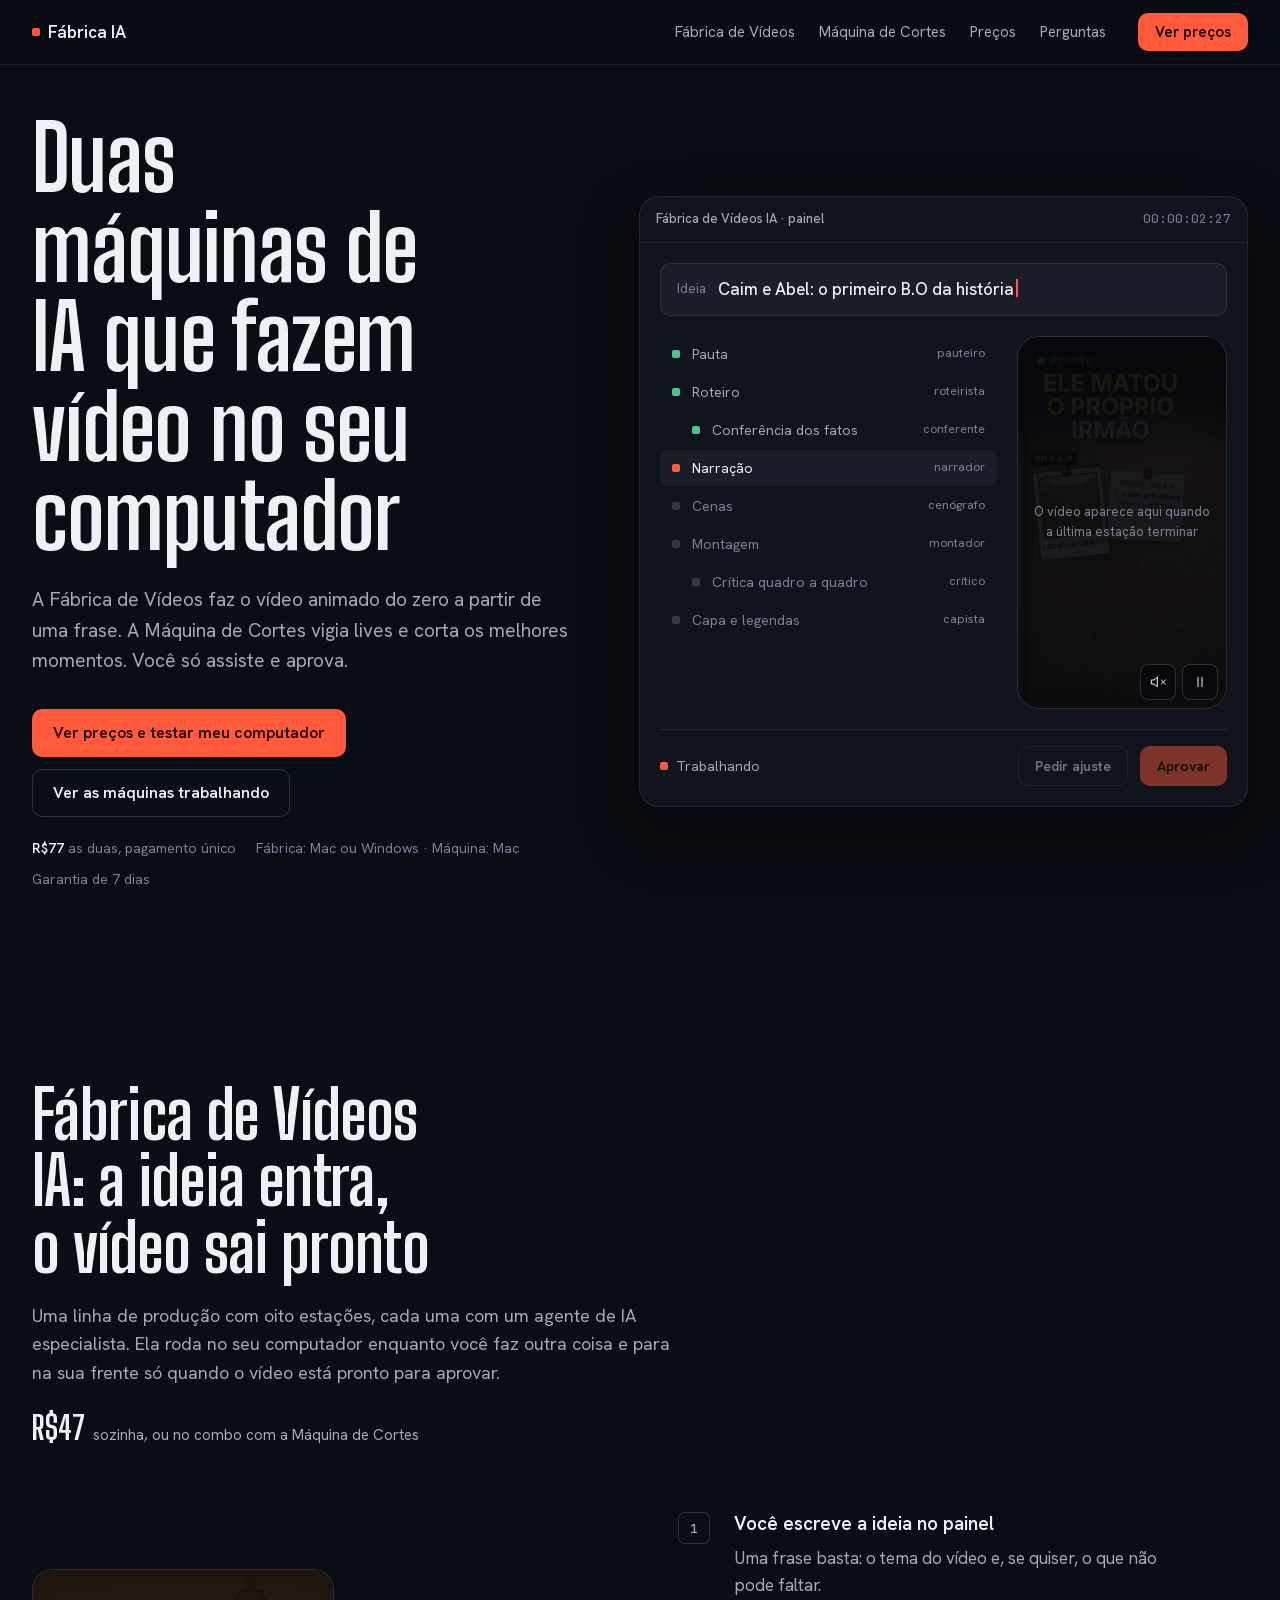
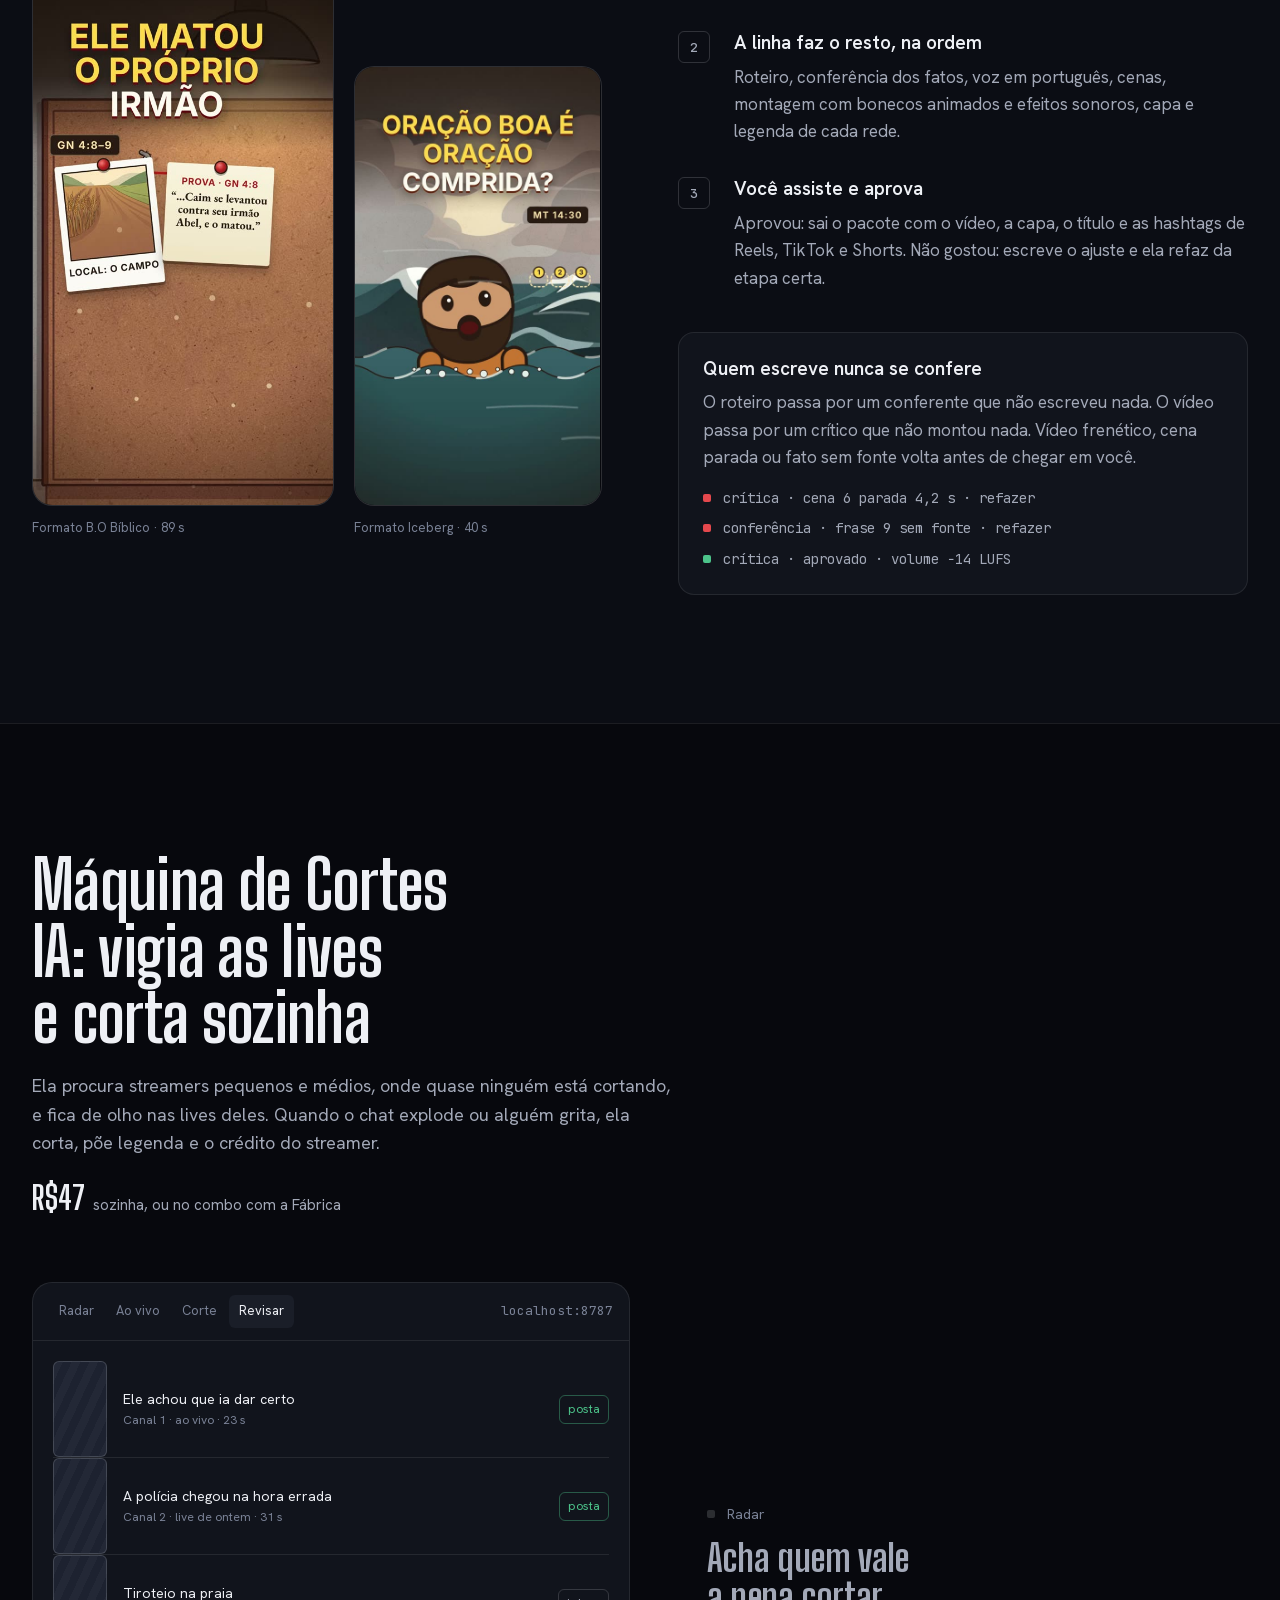
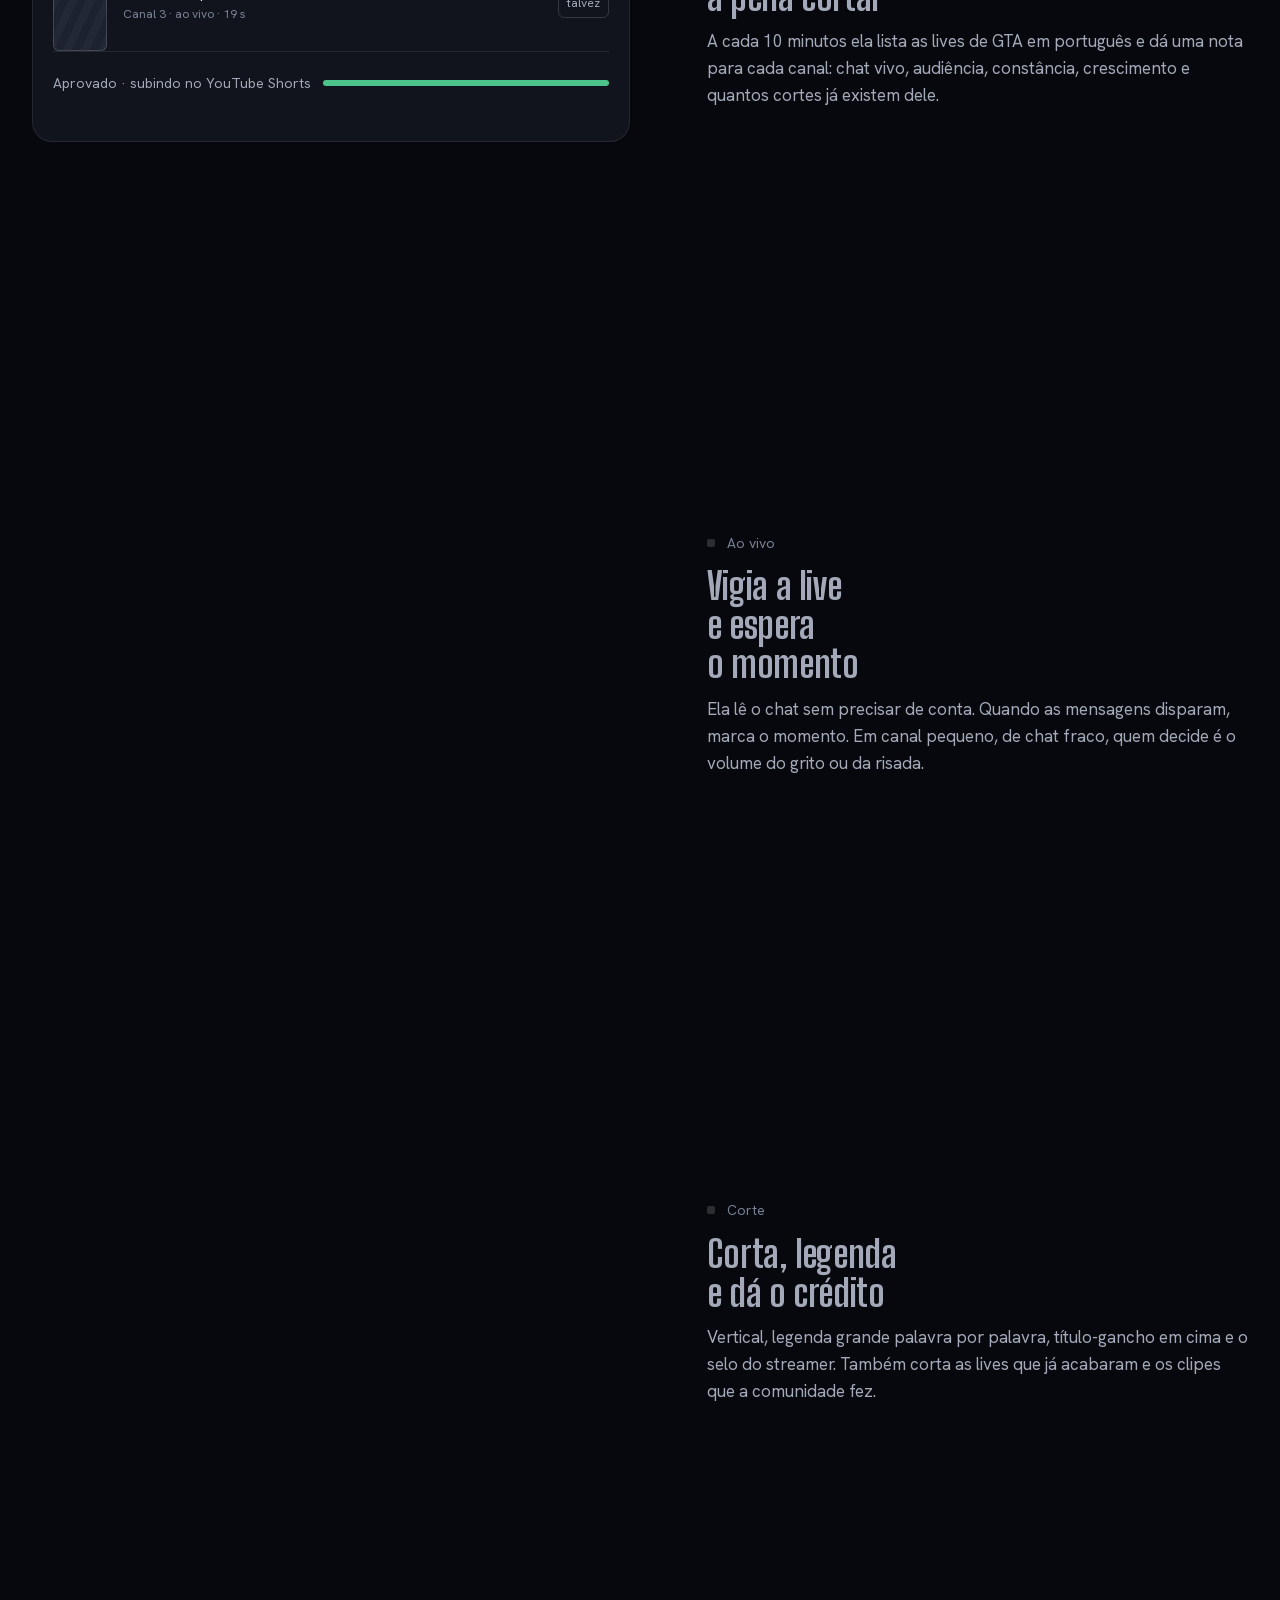
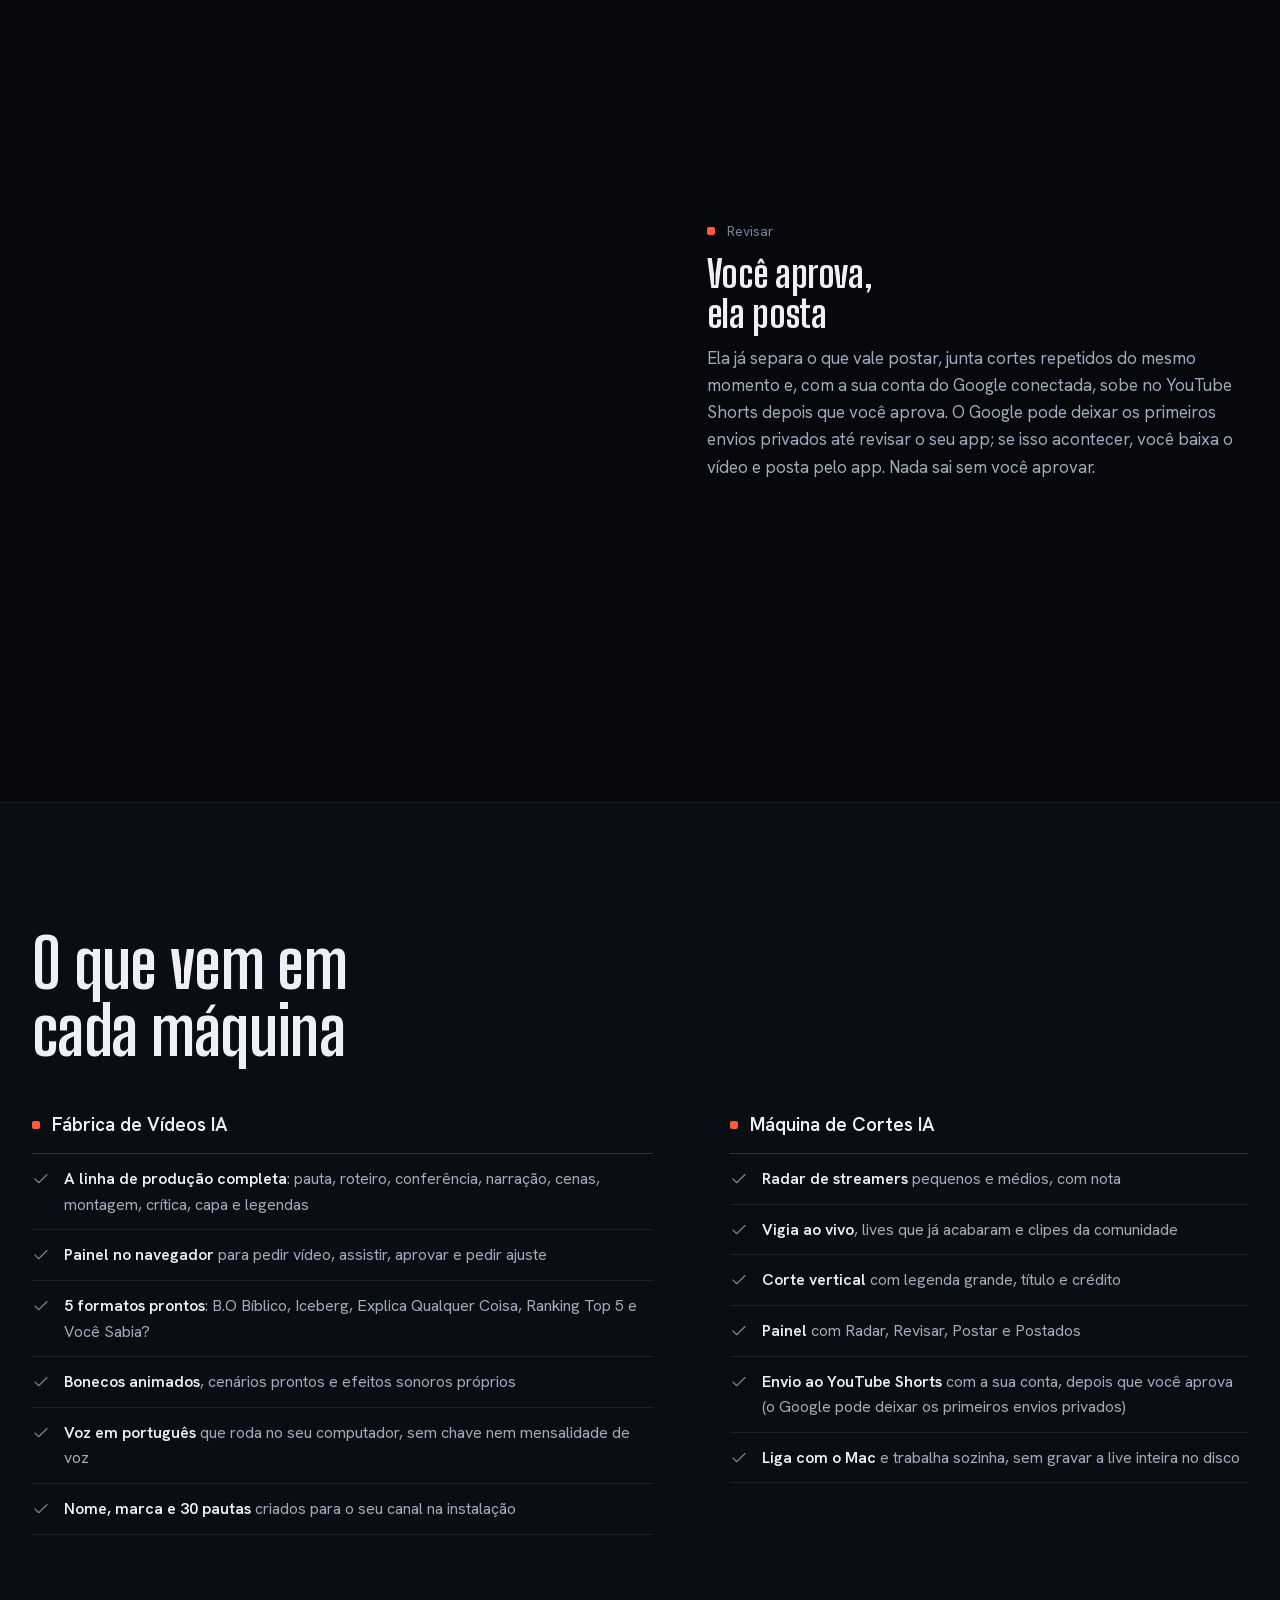
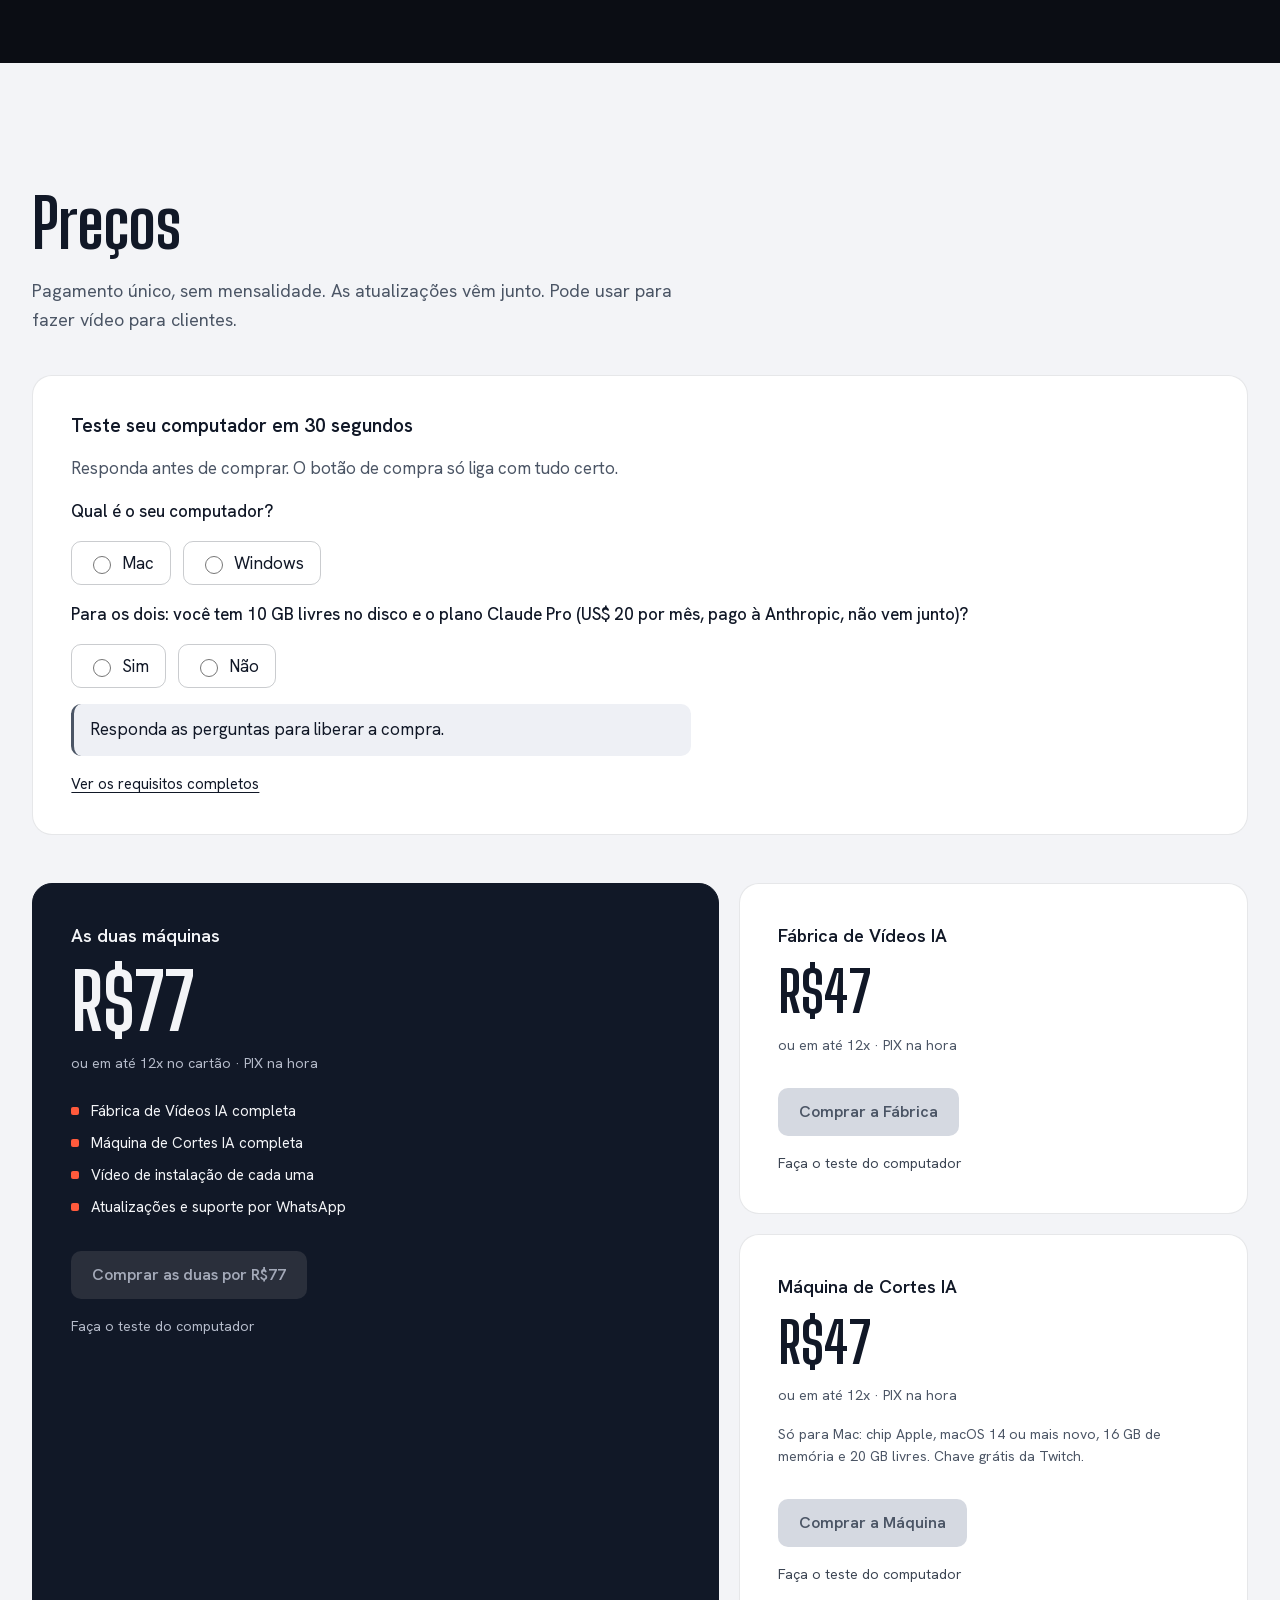
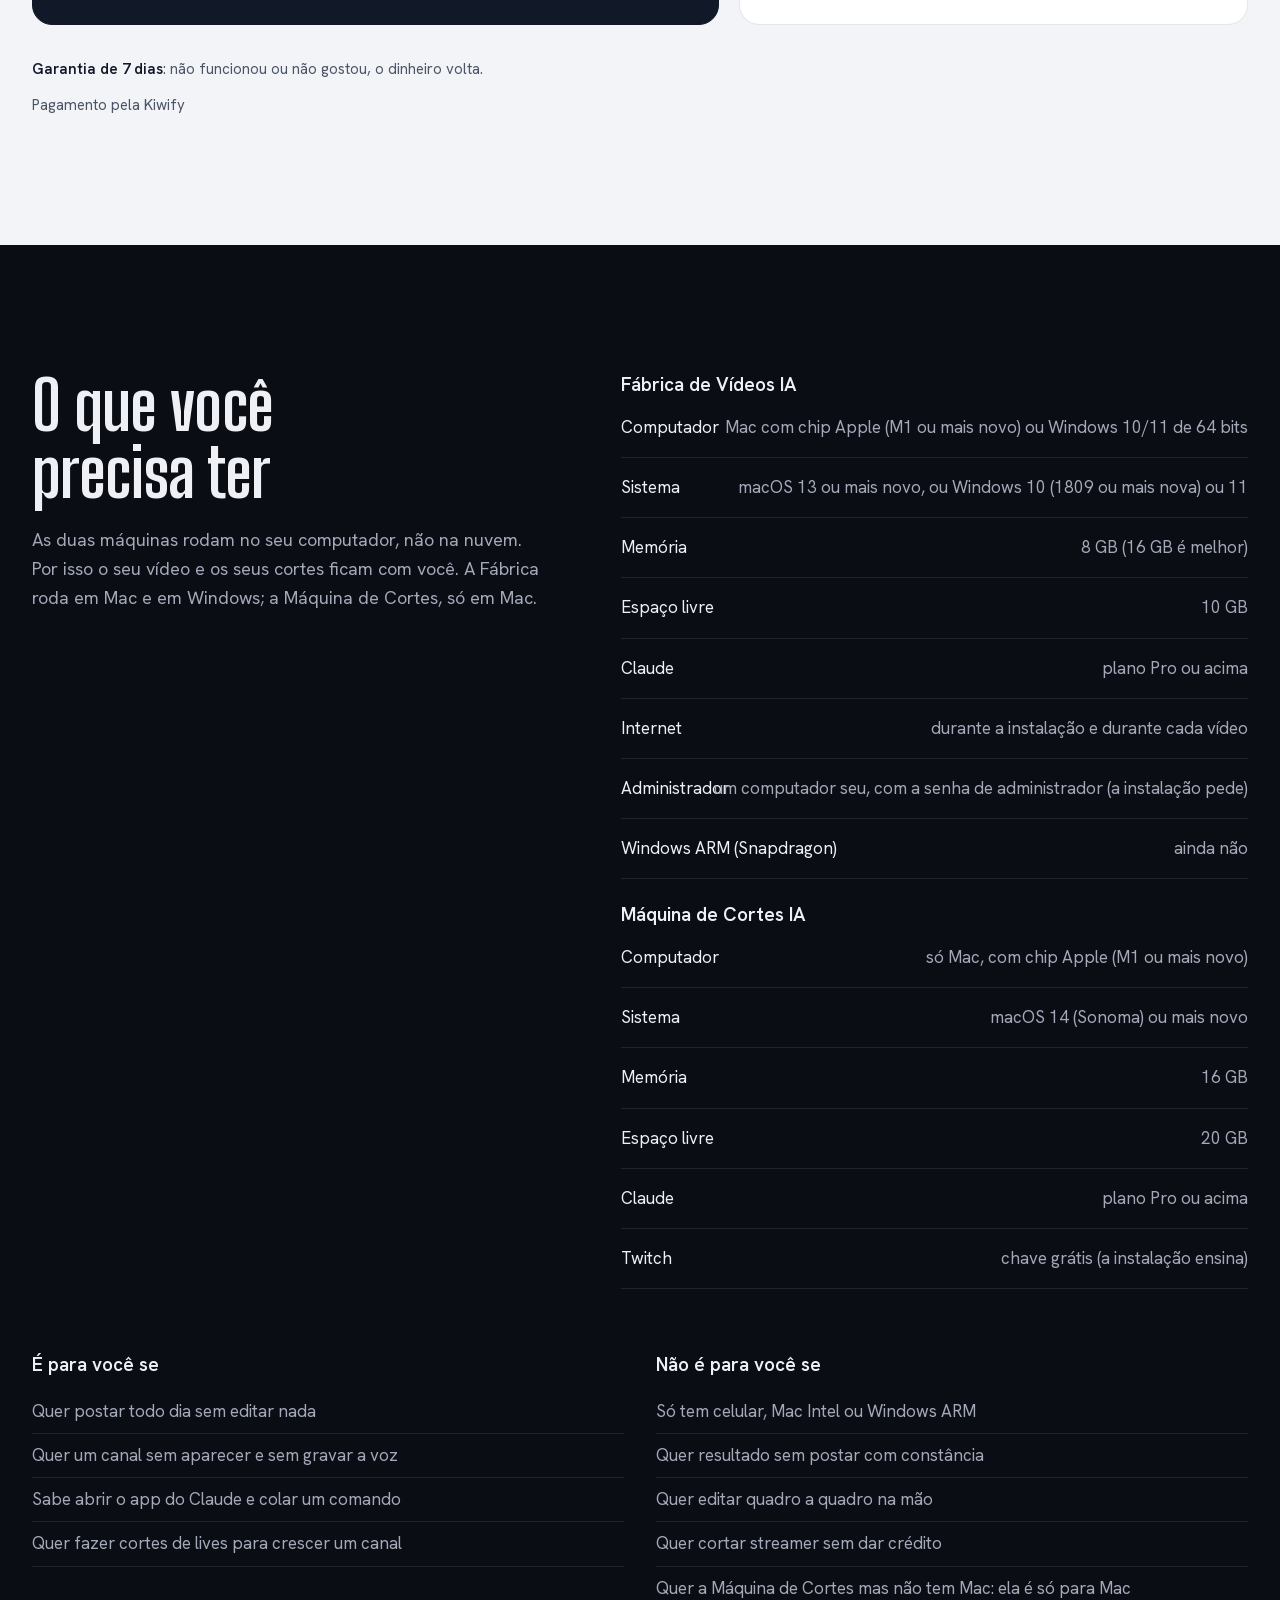
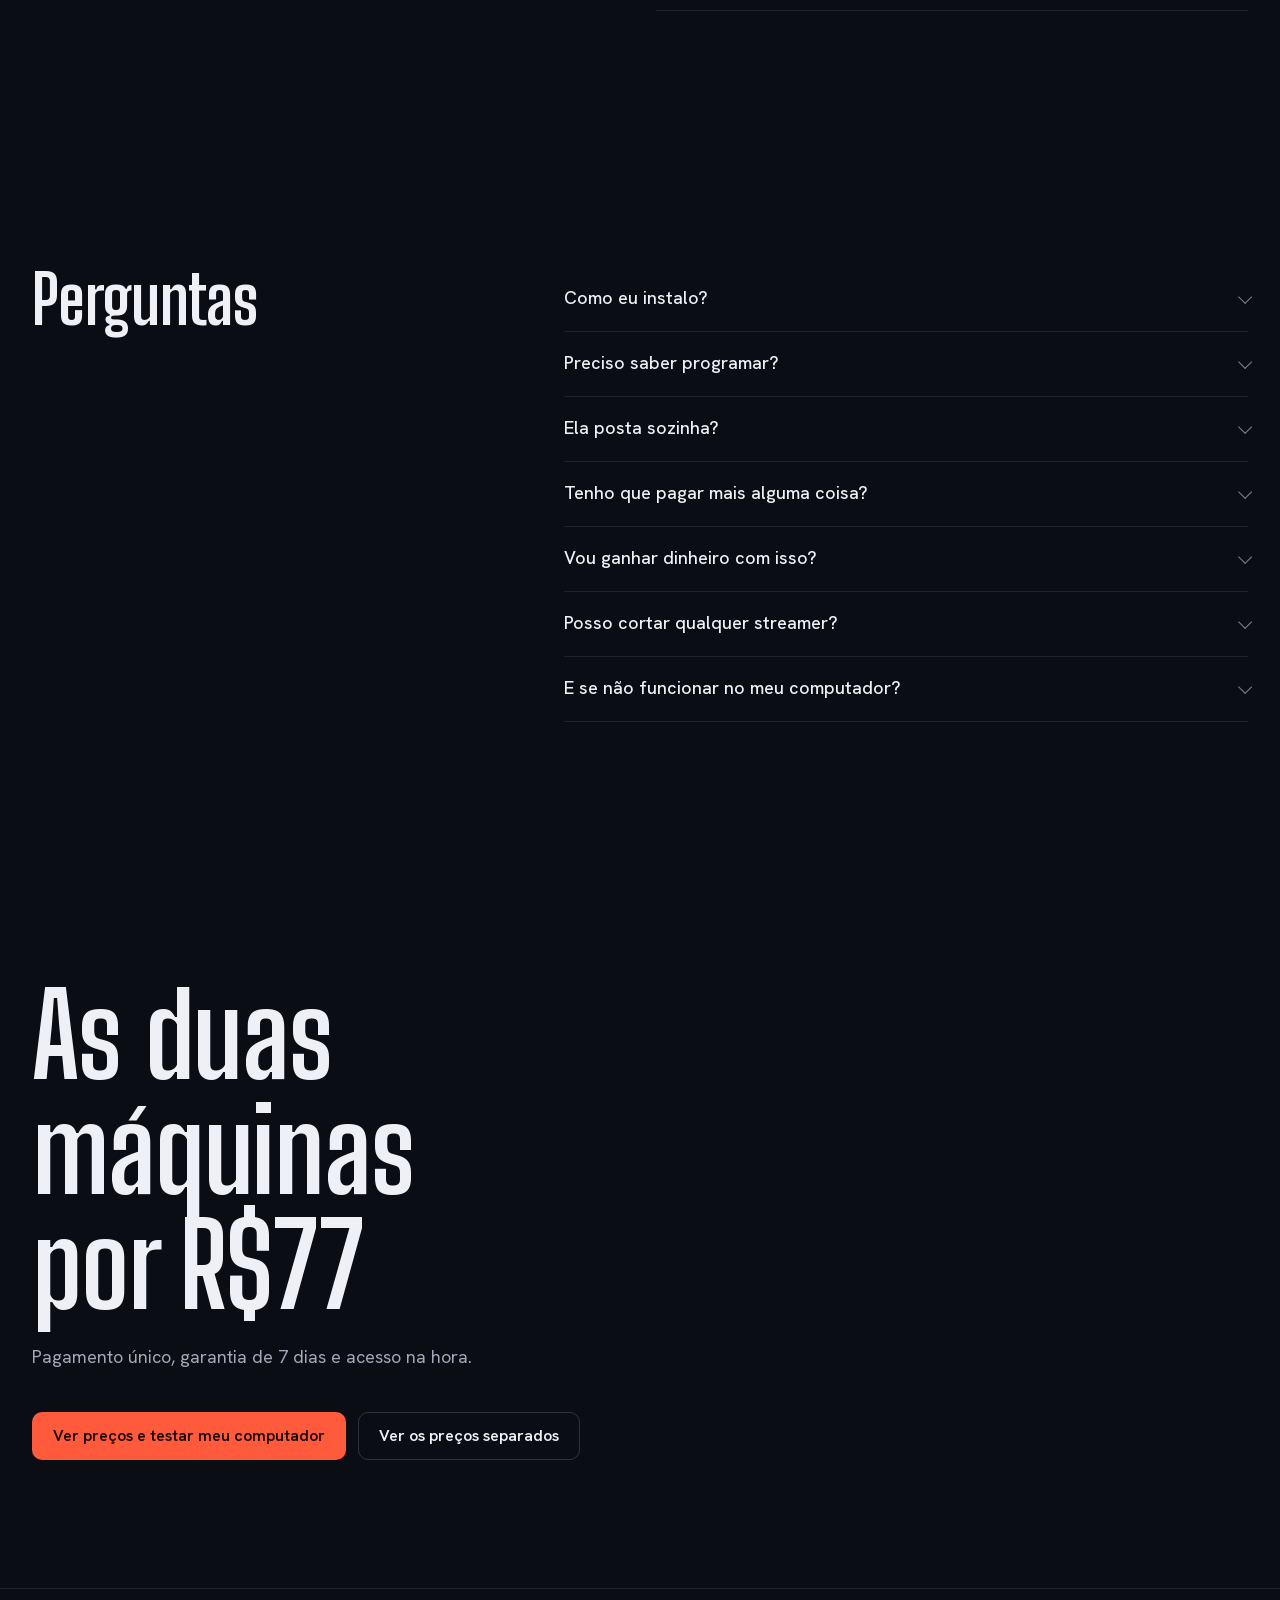
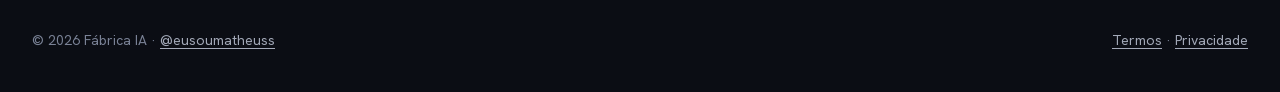
==== index.html @ 98bab520 "site" ====
<!doctype html>
<html lang="pt-BR">
<head>
  <meta charset="utf-8">
  <meta name="viewport" content="width=device-width, initial-scale=1">
  <title>Fábrica de Vídeos IA e Máquina de Cortes IA · duas máquinas no seu computador</title>
  <meta name="description" content="Duas máquinas de IA que rodam no seu computador: a Fábrica faz vídeos animados do zero a partir de uma frase e a Máquina de Cortes corta lives sozinha. Você só aprova. R$77 as duas.">
  <meta property="og:title" content="Fábrica de Vídeos IA e Máquina de Cortes IA">
  <meta property="og:description" content="Você escreve a ideia, a Fábrica entrega o vídeo pronto. A Máquina vigia as lives e entrega os cortes. Você só aprova.">
  <meta property="og:image" content="media/caim-abel.jpg">
  <meta name="theme-color" content="#0b0d14">
  <link rel="icon" href="data:image/svg+xml,<svg xmlns='http://www.w3.org/2000/svg' viewBox='0 0 32 32'><rect width='32' height='32' rx='7' fill='%230b0d14'/><circle cx='16' cy='16' r='6' fill='%23ff5a3c'/></svg>">
  <link rel="preload" href="fonts/BigShouldersDisplay-700.woff2" as="font" type="font/woff2" crossorigin>
  <style>
    /* Direção
       Produto: duas máquinas de IA que rodam no computador do comprador; uma faz vídeo animado do zero, a outra corta lives sozinha.
       Caráter: ao vivo, exato, de chão de fábrica.
       Mundo: sala de controle de transmissão (monitores, timecode, luz de "no ar") + linha de produção com estações.
       Momentos: (1) o painel real no hero levando uma pauta pelas 8 estações até o vídeo pronto; (2) o monitor fixo da Máquina de Cortes acompanhando os passos.
       Assinatura: a luz de estação (quadradinho vermelho = trabalhando) e o timecode em mono. */
    @font-face{font-family:'Big Shoulders Display';font-weight:500;font-display:swap;src:url(fonts/BigShouldersDisplay-500.woff2) format('woff2')}
    @font-face{font-family:'Big Shoulders Display';font-weight:700;font-display:swap;src:url(fonts/BigShouldersDisplay-700.woff2) format('woff2')}
    @font-face{font-family:'Hanken Grotesk';font-weight:400;font-display:swap;src:url(fonts/HankenGrotesk-400.woff2) format('woff2')}
    @font-face{font-family:'Hanken Grotesk';font-weight:500;font-display:swap;src:url(fonts/HankenGrotesk-500.woff2) format('woff2')}
    @font-face{font-family:'Hanken Grotesk';font-weight:600;font-display:swap;src:url(fonts/HankenGrotesk-600.woff2) format('woff2')}
    @font-face{font-family:'JetBrains Mono';font-weight:400;font-display:swap;src:url(fonts/JetBrainsMono-400.woff2) format('woff2')}
    @font-face{font-family:'JetBrains Mono';font-weight:500;font-display:swap;src:url(fonts/JetBrainsMono-500.woff2) format('woff2')}

    :root {
      --font-ui: "Hanken Grotesk", system-ui, sans-serif;
      --font-display: "Big Shoulders Display", "Hanken Grotesk", sans-serif;
      --font-mono: "JetBrains Mono", ui-monospace, monospace;

      --deep: #07080d; --bg: #0b0d14; --surface: #11141c; --raised: #1a1e28;
      --text: #eef0f5; --text-2: #a3a9b8; --muted: #7a8296;
      --line: color-mix(in oklch, var(--text) 9%, transparent);
      --line-2: color-mix(in oklch, var(--text) 16%, transparent);
      --accent: #ff5a3c; --on-accent: #1a0702;
      --ok: #4cc38a; --bad: #e5484d;

      --paper: #f3f4f7; --paper-card: #ffffff; --ink: #111827; --ink-2: #4b5565; --ink-line: rgb(17 24 39 / .1);

      --s1: 4px; --s2: 8px; --s3: 12px; --s4: 16px; --s5: 20px; --s6: 24px;
      --s8: 32px; --s10: 40px; --s12: 48px; --s16: 64px; --s20: 80px; --s24: 96px; --s32: 128px;
      --wrap: 1240px; --gutter: clamp(16px, 4vw, 32px);
      --r-sm: 6px; --r-md: 10px; --r-lg: 16px; --r-xl: 20px;
      --ease: cubic-bezier(0.22, 1, 0.36, 1);
      --dur-fast: 150ms; --dur-base: 220ms; --dur-enter: 450ms; --stagger: 50ms;
    }

    *, *::before, *::after { box-sizing: border-box; }
    html { -webkit-text-size-adjust: 100%; scrollbar-color: var(--muted) var(--bg); caret-color: var(--accent); scroll-behavior: smooth; }
    body { margin: 0; background: var(--bg); color: var(--text); font: 400 17px/1.6 var(--font-ui); -webkit-font-smoothing: antialiased; overflow-x: clip; }
    img, video, svg { display: block; max-width: 100%; }
    h1, h2, h3 { font-family: var(--font-display); font-weight: 700; line-height: 1; margin: 0; text-wrap: balance; letter-spacing: -0.01em; }
    h3 { font-family: var(--font-ui); font-weight: 600; font-size: 19px; line-height: 1.3; letter-spacing: 0; }
    p { margin: 0; text-wrap: pretty; max-width: 62ch; }
    a { color: inherit; text-underline-offset: .22em; text-decoration-thickness: 1px; }
    ul, ol { margin: 0; padding: 0; list-style: none; }
    .num, .mono { font-variant-numeric: tabular-nums; }
    .mono { font-family: var(--font-mono); font-size: 13px; letter-spacing: 0; }
    ::selection { background: color-mix(in oklch, var(--accent) 35%, transparent); color: var(--text); }
    :focus-visible { outline: 2px solid var(--accent); outline-offset: 3px; border-radius: 4px; }
    .skip { position: absolute; left: var(--s4); top: -60px; z-index: 100; padding: var(--s3) var(--s4); background: var(--text); color: var(--bg); border-radius: var(--r-md); }
    .skip:focus-visible { top: var(--s4); }
    .wrap { width: min(100% - 2 * var(--gutter), var(--wrap)); margin-inline: auto; }

    /* luz de estação: a assinatura */
    .lamp { display: inline-block; width: 8px; height: 8px; border-radius: 2px; background: var(--line-2); flex: none; transition: background-color var(--dur-base) var(--ease); }
    .lamp.on { background: var(--accent); }
    .lamp.ok { background: var(--ok); }
    .lamp.bad { background: var(--bad); }

    /* nav */
    .nav { position: sticky; top: 0; z-index: 50; background: color-mix(in oklch, var(--bg) 86%, transparent); backdrop-filter: blur(12px); border-bottom: 1px solid var(--line); }
    .nav .wrap { display: flex; align-items: center; gap: var(--s8); height: 64px; }
    .logo { display: inline-flex; align-items: center; gap: var(--s2); font: 600 17px/1 var(--font-ui); text-decoration: none; margin-right: auto; }
    .nav ul { display: flex; gap: var(--s6); }
    .nav ul a { text-decoration: none; color: var(--text-2); font-size: 15px; transition: color var(--dur-fast) var(--ease); }
    .nav ul a:hover { color: var(--text); }
    .menu-btn { display: none; }

    /* botões */
    .btn { display: inline-flex; align-items: center; justify-content: center; gap: var(--s2); min-height: 48px; padding: 0 var(--s5); border-radius: var(--r-md); font: 600 16px/1 var(--font-ui); text-decoration: none; border: 1px solid transparent; cursor: pointer;
      transition: background-color var(--dur-fast) var(--ease), border-color var(--dur-fast) var(--ease), transform var(--dur-fast) var(--ease); }
    .btn:active { transform: scale(.98); }
    .btn-primary { background: var(--accent); color: var(--on-accent); }
    .btn-primary:hover { background: color-mix(in oklch, var(--accent) 86%, white); }
    .btn-secondary { background: transparent; color: var(--text); border-color: var(--line-2); }
    .btn-secondary:hover { background: var(--raised); }
    .nav .btn { min-height: 38px; padding: 0 var(--s4); font-size: 15px; }
    .btn-ink { background: var(--ink); color: var(--paper); }
    .btn-ink:hover { background: #283141; }
    .btn-line-ink { color: var(--ink); border-color: rgb(17 24 39 / .22); }
    .btn-line-ink:hover { background: rgb(17 24 39 / .05); }

    /* hero */
    .hero { min-height: calc(100svh - 64px); display: grid; align-items: center; padding-block: var(--s12) var(--s16); }
    .hero .wrap { display: grid; grid-template-columns: minmax(0, 1fr) minmax(0, 1.12fr); gap: clamp(var(--s8), 5vw, var(--s20)); align-items: center; }
    .hero h1 { font-size: clamp(52px, 7vw, 100px); max-width: 11ch; }
    .hero .sub { margin-top: var(--s6); font-size: clamp(18px, 1.5vw, 20px); color: var(--text-2); max-width: 34rem; }
    .hero .actions { display: flex; flex-wrap: wrap; gap: var(--s3); margin-top: var(--s8); }
    .fact { margin-top: var(--s5); color: var(--muted); font-size: 14px; display: flex; flex-wrap: wrap; gap: var(--s2) var(--s5); }
    .fact b { color: var(--text); font-weight: 600; }

    /* o painel do hero (momento 1) */
    .console { background: var(--surface); border: 1px solid var(--line); border-radius: var(--r-xl); box-shadow: 0 24px 60px rgb(0 0 0 / .45); overflow: hidden; }
    .console-bar { display: flex; align-items: center; gap: var(--s3); padding: var(--s3) var(--s4); border-bottom: 1px solid var(--line); color: var(--muted); }
    .console-bar .title { color: var(--text-2); font-size: 13px; font-weight: 500; margin-right: auto; }
    .console-body { display: grid; grid-template-columns: minmax(0, 1fr) 210px; gap: var(--s5); padding: var(--s5); }
    .pauta { grid-column: 1 / -1; display: flex; align-items: center; gap: var(--s3); background: var(--raised); border: 1px solid var(--line); border-radius: var(--r-md); padding: var(--s3) var(--s4); min-height: 48px; }
    .pauta .label { color: var(--muted); font-size: 13px; flex: none; }
    .pauta .typed { font-weight: 500; white-space: nowrap; overflow: hidden; text-overflow: ellipsis; }
    .pauta .typed::after { content: ""; display: inline-block; width: 2px; height: 1.05em; background: var(--accent); vertical-align: -0.15em; margin-left: 2px; opacity: var(--caret, 1); }
    .stations { display: grid; gap: 2px; align-content: start; }
    .st { display: grid; grid-template-columns: 8px minmax(0, 1fr) auto; align-items: center; gap: var(--s3); min-height: 36px; padding: 0 var(--s3); border-radius: var(--r-sm); font-size: 14px; color: var(--muted); transition: background-color var(--dur-base) var(--ease), color var(--dur-base) var(--ease); }
    .st.run { background: var(--raised); color: var(--text); }
    .st.done { color: var(--text-2); }
    .st .who { font-size: 12px; color: var(--muted); }
    .st.judge { margin-left: var(--s5); }
    .st .note { grid-column: 2 / -1; font-size: 12.5px; color: var(--bad); line-height: 1.35; padding-bottom: 6px; display: none; }
    .st.flag .note { display: block; }
    .phone { position: relative; aspect-ratio: 9 / 16; border-radius: 22px; overflow: hidden; background: var(--deep); border: 1px solid var(--line-2); align-self: start; }
    .phone video, .phone img { width: 100%; height: 100%; object-fit: cover; }
    .phone .veil { position: absolute; inset: 0; display: grid; place-items: center; text-align: center; padding: var(--s4); background: color-mix(in oklch, var(--deep) 92%, transparent); color: var(--muted); font-size: 13px; transition: opacity var(--dur-enter) var(--ease); }
    .phone.ready .veil { opacity: 0; pointer-events: none; }
    .phone .tc { position: absolute; left: var(--s3); top: var(--s3); display: flex; gap: 6px; align-items: center; padding: 3px 7px; border-radius: 4px; background: rgb(7 8 13 / .7); color: var(--text-2); font-size: 11px; }
    .phone .vctl { position: absolute; right: var(--s2); bottom: var(--s2); display: flex; gap: 6px; }
    .icon-btn { width: 36px; height: 36px; display: grid; place-items: center; border-radius: 8px; border: 1px solid var(--line-2); background: rgb(7 8 13 / .72); color: var(--text); cursor: pointer; transition: background-color var(--dur-fast) var(--ease); }
    .icon-btn:hover { background: var(--raised); }
    .icon-btn svg { width: 16px; height: 16px; }
    .approve { grid-column: 1 / -1; display: flex; align-items: center; gap: var(--s3); flex-wrap: wrap; border-top: 1px solid var(--line); padding-top: var(--s4); }
    .approve .state { margin-right: auto; font-size: 14px; color: var(--text-2); display: flex; align-items: center; gap: var(--s2); }
    .approve .btn { min-height: 40px; font-size: 14px; padding: 0 var(--s4); }
    .approve .btn[disabled] { opacity: .45; cursor: not-allowed; }
    .rerun { background: none; border: 0; color: var(--muted); font: inherit; font-size: 13px; cursor: pointer; text-decoration: underline; text-underline-offset: .2em; padding: var(--s2); }
    .rerun:hover { color: var(--text); }

    /* seções */
    main > section { padding-block: clamp(var(--s20), 10vw, var(--s32)); }
    .h2 { font-size: clamp(40px, 5.2vw, 72px); max-width: 16ch; }
    .lead { margin-top: var(--s5); font-size: clamp(18px, 1.4vw, 20px); color: var(--text-2); max-width: 40rem; }
    .price-tag { display: inline-flex; align-items: baseline; gap: var(--s2); margin-top: var(--s6); color: var(--text-2); font-size: 15px; }
    .price-tag b { font: 700 32px/1 var(--font-display); color: var(--text); }

    /* Fábrica */
    .fab .grid { display: grid; grid-template-columns: minmax(0, 1fr) minmax(0, 1fr); gap: clamp(var(--s10), 6vw, var(--s24)); align-items: center; margin-top: var(--s16); }
    .reels { display: grid; grid-template-columns: 1.1fr .9fr; gap: var(--s5); align-items: end; }
    .reels figure { margin: 0; }
    .reels figcaption { margin-top: var(--s3); font-size: 13px; color: var(--muted); }
    .reels .phone { border-radius: 20px; }
    .steps { display: grid; gap: var(--s8); counter-reset: s; }
    .steps li { display: grid; grid-template-columns: 40px minmax(0, 1fr); gap: var(--s4); }
    .steps li::before { counter-increment: s; content: counter(s); font: 500 13px/32px var(--font-mono); width: 32px; height: 32px; text-align: center; border: 1px solid var(--line-2); border-radius: var(--r-sm); color: var(--text-2); }
    .steps p { color: var(--text-2); margin-top: var(--s2); }
    .judge-box { margin-top: var(--s10); padding: var(--s6); border-radius: var(--r-lg); background: var(--surface); border: 1px solid var(--line); }
    .judge-box p { color: var(--text-2); margin-top: var(--s2); }
    .judge-log { margin-top: var(--s4); display: grid; gap: var(--s2); }
    .judge-log li { display: flex; gap: var(--s3); align-items: baseline; font-size: 14px; color: var(--text-2); }
    .judge-log .lamp { transform: translateY(-1px); }

    /* Máquina de Cortes (momento 2: monitor fixo) */
    .cortes { background: var(--deep); border-block: 1px solid var(--line); }
    .cortes .grid { display: grid; grid-template-columns: minmax(0, 1.05fr) minmax(0, .95fr); gap: clamp(var(--s10), 6vw, var(--s24)); margin-top: var(--s16); }
    .monitor-wrap { position: sticky; top: 96px; align-self: start; }
    .monitor { background: var(--surface); border: 1px solid var(--line); border-radius: var(--r-xl); overflow: hidden; }
    .monitor-bar { display: flex; align-items: center; gap: var(--s3); padding: var(--s3) var(--s4); border-bottom: 1px solid var(--line); }
    .tabs { display: flex; gap: 2px; margin-right: auto; overflow-x: auto; }
    .tabs span { padding: 6px 10px; border-radius: var(--r-sm); font-size: 13px; color: var(--muted); white-space: nowrap; transition: background-color var(--dur-base) var(--ease), color var(--dur-base) var(--ease); }
    .tabs span.on { background: var(--raised); color: var(--text); }
    .screen { position: relative; min-height: 400px; }
    .pane { position: absolute; inset: 0; padding: var(--s5); opacity: 0; transform: translateY(6px); transition: opacity var(--dur-enter) var(--ease), transform var(--dur-enter) var(--ease); pointer-events: none; }
    .pane.on { opacity: 1; transform: none; pointer-events: auto; }
    .radar li { display: grid; grid-template-columns: minmax(0, 1fr) 64px 120px; gap: var(--s3); align-items: center; min-height: 52px; border-bottom: 1px solid var(--line); font-size: 14px; }
    .radar li:last-child { border-bottom: 0; }
    .radar .who { display: grid; }
    .radar .who small { color: var(--muted); font-size: 12px; }
    .radar .score { font: 500 15px/1 var(--font-mono); text-align: right; }
    .bar { height: 6px; border-radius: 3px; background: var(--raised); overflow: hidden; }
    .bar i { display: block; height: 100%; width: var(--w); background: var(--text-2); border-radius: 3px; }
    .radar li.top .bar i { background: var(--accent); }
    .chart-head { display: flex; justify-content: space-between; align-items: baseline; gap: var(--s4); margin-bottom: var(--s3); font-size: 14px; color: var(--text-2); }
    .chart { width: 100%; height: 240px; }
    .chart .grid-l { stroke: var(--line); }
    .chart .line { fill: none; stroke: var(--text-2); stroke-width: 2; }
    .chart .peak { fill: var(--accent); }
    .chart .cut { fill: color-mix(in oklch, var(--accent) 16%, transparent); stroke: var(--accent); stroke-dasharray: 4 4; }
    .chart text { fill: var(--muted); font: 11px var(--font-mono); }
    .chart-note { margin-top: var(--s3); font-size: 14px; color: var(--text-2); display: flex; gap: var(--s2); align-items: center; }
    .clip { display: grid; grid-template-columns: 180px minmax(0, 1fr); gap: var(--s5); align-items: start; }
    .clip-frame { position: relative; aspect-ratio: 9 / 16; border-radius: 16px; overflow: hidden; background: linear-gradient(#1a1e28, #11141c); border: 1px solid var(--line-2); }
    .clip-frame .game { position: absolute; inset: 28% 0; background: repeating-linear-gradient(115deg, #232836 0 14px, #1d2230 14px 28px); }
    .clip-frame .headline { position: absolute; left: 8%; right: 8%; top: 9%; font: 700 19px/1.05 var(--font-display); text-align: center; }
    .clip-frame .caption { position: absolute; left: 8%; right: 8%; bottom: 22%; text-align: center; font: 700 15px/1.15 var(--font-ui); }
    .clip-frame .caption mark { background: var(--accent); color: var(--on-accent); padding: 0 4px; border-radius: 3px; }
    .clip-frame .credit { position: absolute; left: 8%; bottom: 8%; font: 500 10px/1 var(--font-mono); background: rgb(7 8 13 / .75); padding: 5px 7px; border-radius: 4px; color: var(--text-2); }
    .kv { display: grid; gap: var(--s3); font-size: 14px; }
    .kv div { display: grid; grid-template-columns: 96px minmax(0, 1fr); gap: var(--s3); }
    .kv dt { color: var(--muted); } .kv dd { margin: 0; color: var(--text); }
    .review li { display: grid; grid-template-columns: 54px minmax(0, 1fr) auto; gap: var(--s4); align-items: center; min-height: 72px; border-bottom: 1px solid var(--line); }
    .review .thumb { width: 54px; aspect-ratio: 9/16; border-radius: 6px; background: repeating-linear-gradient(115deg, #232836 0 8px, #1d2230 8px 16px); border: 1px solid var(--line-2); }
    .review .t { font-size: 14px; } .review .t small { display: block; color: var(--muted); font-size: 12px; }
    .tag { font-size: 12px; padding: 4px 8px; border-radius: var(--r-sm); border: 1px solid var(--line-2); color: var(--text-2); white-space: nowrap; }
    .tag.go { color: var(--ok); border-color: color-mix(in oklch, var(--ok) 40%, transparent); }
    .upload { margin-top: var(--s5); display: flex; align-items: center; gap: var(--s3); font-size: 14px; color: var(--text-2); }
    .progress { flex: 1; height: 6px; border-radius: 3px; background: var(--raised); overflow: hidden; }
    .progress i { display: block; height: 100%; width: 0; background: var(--ok); transition: width 1.6s var(--ease); }
    .pane.on .progress i { width: 100%; }
    .chapters { display: grid; }
    .chapter { min-height: 72vh; display: grid; align-content: center; gap: var(--s3); padding-block: var(--s8); }
    .chapter .k { display: flex; align-items: center; gap: var(--s3); color: var(--muted); font-size: 14px; }
    .chapter h3 { font-family: var(--font-display); font-weight: 700; font-size: clamp(30px, 3vw, 42px); line-height: 1.02; letter-spacing: -0.01em; max-width: 14ch; }
    .chapter p { color: var(--text-2); }
    .chapter:not(.on) { color: var(--muted); }
    .chapter:not(.on) h3 { color: var(--text-2); }
    .chapter.on .lamp { background: var(--accent); }

    /* Dentro */
    .inside .cols { display: grid; grid-template-columns: minmax(0, 1.2fr) minmax(0, 1fr); gap: clamp(var(--s10), 6vw, var(--s24)); margin-top: var(--s12); }
    .inside h3 { display: flex; align-items: center; gap: var(--s3); padding-bottom: var(--s4); border-bottom: 1px solid var(--line-2); }
    .list li { display: grid; grid-template-columns: 20px minmax(0, 1fr); gap: var(--s3); padding-block: var(--s3); border-bottom: 1px solid var(--line); color: var(--text-2); font-size: 16px; }
    .list li b { color: var(--text); font-weight: 600; }
    .list svg { width: 18px; height: 18px; margin-top: 4px; color: var(--muted); }

    /* Preços (faixa clara) */
    .prices { background: var(--paper); color: var(--ink); }
    .prices ::selection { color: var(--ink); }
    .prices .lead { color: var(--ink-2); }
    .plans { display: grid; grid-template-columns: minmax(0, 1.35fr) minmax(0, 1fr); gap: var(--s5); margin-top: var(--s12); }
    .plan { background: var(--paper-card); border: 1px solid var(--ink-line); border-radius: var(--r-xl); padding: clamp(var(--s6), 3vw, var(--s10)); display: grid; align-content: start; gap: var(--s4); }
    .plan.combo { background: var(--ink); color: var(--paper); border-color: var(--ink); grid-row: span 2; }
    .plan .name { font-weight: 600; font-size: 18px; }
    .plan .amount { font: 700 clamp(56px, 6vw, 88px)/0.9 var(--font-display); letter-spacing: -0.01em; }
    .plan.single .amount { font-size: 56px; }
    .plan .terms { font-size: 14px; color: var(--ink-2); }
    .plan.combo .terms { color: #b6bccb; }
    .plan ul { display: grid; gap: var(--s2); font-size: 15px; margin-top: var(--s2); }
    .plan ul li { display: flex; gap: var(--s3); align-items: baseline; }
    .plan ul li::before { content: ""; width: 8px; height: 8px; border-radius: 2px; background: currentColor; opacity: .35; flex: none; transform: translateY(-1px); }
    .plan.combo ul li::before { background: var(--accent); opacity: 1; }
    .plan .btn { justify-self: start; margin-top: var(--s4); }
    .guarantee { margin-top: var(--s8); display: flex; flex-wrap: wrap; gap: var(--s3) var(--s8); font-size: 15px; color: var(--ink-2); }
    .guarantee b { color: var(--ink); font-weight: 600; }

    /* Requisitos */
    .reqs .grid { display: grid; grid-template-columns: minmax(0, .9fr) minmax(0, 1.1fr); gap: clamp(var(--s10), 6vw, var(--s24)); align-items: start; }
    .req li { display: grid; grid-template-columns: minmax(0, 1fr) auto; gap: var(--s4); padding-block: var(--s4); border-bottom: 1px solid var(--line); }
    .req li span:last-child { color: var(--text-2); text-align: right; }
    .who-for { display: grid; grid-template-columns: 1fr 1fr; gap: var(--s8); margin-top: var(--s16); }
    .who-for h3 { margin-bottom: var(--s3); }
    .who-for li { padding-block: var(--s2); color: var(--text-2); border-bottom: 1px solid var(--line); }

    .req-two h3 { margin-top: var(--s6); }
    .req-two h3:first-child { margin-top: 0; }
    .gate { margin: var(--s10) 0 var(--s5); padding: clamp(var(--s6), 3vw, var(--s10)); background: var(--paper-card); color: var(--ink); border: 1px solid var(--ink-line); border-radius: var(--r-xl); display: grid; gap: var(--s4); }
    .gate[hidden], .gate [hidden] { display: none; }
    .gate-more, .gate-go { font-size: 15px; }
    .gate a { color: var(--ink); text-decoration: underline; text-underline-offset: 3px; }
    .gate-lead { color: var(--ink-2); }
    .gate fieldset { border: 0; padding: 0; margin: 0; display: flex; flex-wrap: wrap; gap: var(--s2) var(--s3); align-items: center; }
    .gate legend { float: left; width: 100%; padding: 0; margin-bottom: var(--s2); font-weight: 500; }
    .gate .opt { display: inline-flex; align-items: center; gap: var(--s2); min-height: 44px; padding: 0 var(--s4); border: 1px solid rgb(17 24 39 / .22); border-radius: var(--r-md); cursor: pointer; }
    .gate .opt:has(input:checked) { border-color: var(--accent); background: #fff1ed; }
    .gate .opt:has(input:focus-visible) { outline: 2px solid var(--accent); outline-offset: 2px; }
    .gate input { accent-color: var(--accent); width: 18px; height: 18px; }
    .gate-msg { padding: var(--s3) var(--s4); border-radius: var(--r-md); background: #eef0f5; color: var(--ink); border-left: 3px solid var(--ink-2); }
    .gate.good .gate-msg { border-left-color: #1f8f5f; }
    .gate.bad .gate-msg { border-left-color: #c8323a; }
    .buy-note { font-size: 14px; color: #3b4452; }
    .plan.combo .buy-note { color: #b6bccb; }
    .btn[aria-disabled="true"] { background: #d5d9e1; color: #4b5565; border-color: transparent; cursor: not-allowed; }
    .btn[aria-disabled="true"]:hover { background: #d5d9e1; }
    .plan.combo .btn[aria-disabled="true"] { background: #2a2f3b; color: #a3a9b8; }
    .plan.combo .btn[aria-disabled="true"]:hover { background: #2a2f3b; }

    /* Perguntas */
    .faq .wrap { display: grid; grid-template-columns: minmax(0, .8fr) minmax(0, 1.2fr); gap: clamp(var(--s10), 6vw, var(--s24)); align-items: start; }
    details { border-bottom: 1px solid var(--line); }
    summary { list-style: none; cursor: pointer; display: flex; justify-content: space-between; gap: var(--s4); align-items: center; min-height: 64px; font-weight: 500; font-size: 18px; }
    summary::-webkit-details-marker { display: none; }
    summary::after { content: ""; width: 10px; height: 10px; border-right: 1.5px solid var(--muted); border-bottom: 1.5px solid var(--muted); transform: rotate(45deg) translateY(-3px); transition: transform var(--dur-base) var(--ease); flex: none; }
    details[open] summary::after { transform: rotate(225deg); }
    details p { color: var(--text-2); padding-bottom: var(--s5); }

    /* Fechamento */
    .close { text-align: left; }
    .close .big { font-size: clamp(56px, 9vw, 144px); max-width: 12ch; }
    .close .actions { display: flex; flex-wrap: wrap; gap: var(--s3); margin-top: var(--s10); }
    footer { border-top: 1px solid var(--line); padding-block: var(--s10); color: var(--muted); font-size: 14px; }
    footer .wrap { display: flex; flex-wrap: wrap; gap: var(--s4) var(--s8); justify-content: space-between; }
    footer a { color: var(--text-2); }

    /* barra de compra no celular */
    .buybar { display: none; }

    @keyframes enter { from { opacity: 0; transform: translateY(10px); } }
    [data-enter] > * { animation: enter var(--dur-enter) var(--ease) both; animation-delay: calc(var(--i, 0) * var(--stagger)); }

    @media (max-width: 1080px) {
      .hero .wrap, .fab .grid, .cortes .grid, .inside .cols, .reqs .grid, .faq .wrap { grid-template-columns: minmax(0, 1fr); }
      .monitor-wrap { position: sticky; top: 72px; z-index: 2; }
      .chapter { min-height: 56vh; }
      .plans { grid-template-columns: minmax(0, 1fr) minmax(0, 1fr); }
      .plan.combo { grid-column: 1 / -1; grid-row: auto; }
    }
    @media (max-width: 760px) {
      .nav ul, .nav .btn-primary { display: none; }
      .menu-btn { display: inline-flex; align-items: center; min-height: 44px; padding: 0 var(--s3); background: none; border: 1px solid var(--line-2); border-radius: var(--r-md); color: var(--text); font: inherit; }
      .nav.open { backdrop-filter: none; background: var(--bg); }
      .nav.open ul { display: flex; flex-direction: column; position: fixed; top: 64px; left: 0; right: 0; height: calc(100svh - 64px); background: var(--bg); padding: var(--s8) var(--gutter); gap: var(--s5); }
      .nav.open ul a { font-size: 24px; color: var(--text); }
      body:has(.nav.open) { overflow: hidden; }
      .hero .actions .btn, .close .actions .btn, .plan .btn { width: 100%; }
      .console-body { grid-template-columns: minmax(0, 1fr) 128px; gap: var(--s3); padding: var(--s3); }
      .st { font-size: 13px; padding: 0 var(--s2); gap: var(--s2); }
      .st .who { display: none; }
      .st.judge { margin-left: var(--s3); }
      .phone { border-radius: 16px; }
      .reels { grid-template-columns: 1fr 1fr; gap: var(--s3); }
      .screen { min-height: 360px; }
      .radar li { grid-template-columns: minmax(0, 1fr) 48px 64px; }
      .clip { grid-template-columns: 120px minmax(0, 1fr); gap: var(--s4); }
      .clip-frame .headline { font-size: 14px; } .clip-frame .caption { font-size: 11px; }
      .plans, .who-for { grid-template-columns: minmax(0, 1fr); }
      .monitor-wrap { top: 72px; }
      .monitor-bar .mono { display: none; }
      .screen { min-height: 272px; }
      .pane { padding: var(--s4); }
      .chart { height: 150px; }
      .radar li { min-height: 44px; font-size: 13px; }
      .review li { min-height: 60px; grid-template-columns: 34px minmax(0, 1fr) auto; gap: var(--s3); }
      .review .thumb { width: 34px; }
      .kv { font-size: 13px; } .kv div { grid-template-columns: 72px minmax(0, 1fr); } .kv div:nth-child(n+4) { display: none; }
      .chapter { min-height: 62vh; align-content: end; padding-bottom: var(--s16); }
      .st:has(.note) { min-height: 36px; }
      .buybar { display: flex; position: fixed; z-index: 40; left: 0; right: 0; bottom: 0; padding: var(--s3) var(--gutter) calc(var(--s3) + env(safe-area-inset-bottom)); background: color-mix(in oklch, var(--bg) 92%, transparent); backdrop-filter: blur(10px); border-top: 1px solid var(--line); }
      .buybar .btn { width: 100%; }
      footer { padding-bottom: 96px; }
    }
    @media (prefers-reduced-motion: reduce) {
      *, *::before, *::after { animation-duration: .01ms !important; animation-iteration-count: 1 !important; transition-duration: .01ms !important; scroll-behavior: auto !important; }
    }
  </style>
</head>
<body>
  <a class="skip" href="#conteudo">Pular para o conteúdo</a>

  <header class="nav" id="nav">
    <div class="wrap">
      <a class="logo" href="#"><span class="lamp on" aria-hidden="true"></span>Fábrica IA</a>
      <ul id="menu">
        <li><a href="#fabrica">Fábrica de Vídeos</a></li>
        <li><a href="#cortes">Máquina de Cortes</a></li>
        <li><a href="#precos">Preços</a></li>
        <li><a href="#perguntas">Perguntas</a></li>
      </ul>
      <a class="btn btn-primary" href="#precos">Ver preços</a>
      <button class="menu-btn" aria-expanded="false" aria-controls="menu">Menu</button>
    </div>
  </header>

  <main id="conteudo">
    <section class="hero">
      <div class="wrap">
        <div data-enter>
          <h1 style="--i:0">Duas máquinas de IA que fazem vídeo no seu computador</h1>
          <p class="sub" style="--i:1">A Fábrica de Vídeos faz o vídeo animado do zero a partir de uma frase. A Máquina de Cortes vigia lives e corta os melhores momentos. Você só assiste e aprova.</p>
          <div class="actions" style="--i:2">
            <a class="btn btn-primary" href="#precos">Ver preços e testar meu computador</a>
            <a class="btn btn-secondary" href="#fabrica">Ver as máquinas trabalhando</a>
          </div>
          <p class="fact" style="--i:3"><span><b>R$77</b> as duas, pagamento único</span><span>Fábrica: Mac ou Windows · Máquina: Mac</span><span>Garantia de 7 dias</span></p>
        </div>

        <div class="console" aria-label="Demonstração do painel da Fábrica de Vídeos IA" data-enter>
          <div class="console-bar">
            <span class="title">Fábrica de Vídeos IA · painel</span>
            <span class="mono" id="tc" aria-hidden="true">00:00:00:00</span>
          </div>
          <div class="console-body">
            <div class="pauta"><span class="label">Ideia</span><span class="typed" id="typed" aria-live="polite">Caim e Abel: o primeiro B.O da história</span></div>
            <ol class="stations" id="stations">
              <li class="st" data-s><span class="lamp"></span><span>Pauta</span><span class="who">pauteiro</span></li>
              <li class="st" data-s><span class="lamp"></span><span>Roteiro</span><span class="who">roteirista</span></li>
              <li class="st judge" data-s><span class="lamp"></span><span>Conferência dos fatos</span><span class="who">conferente</span></li>
              <li class="st" data-s><span class="lamp"></span><span>Narração</span><span class="who">narrador</span></li>
              <li class="st" data-s><span class="lamp"></span><span>Cenas</span><span class="who">cenógrafo</span></li>
              <li class="st" data-s><span class="lamp"></span><span>Montagem</span><span class="who">montador</span></li>
              <li class="st judge" data-s data-flag><span class="lamp"></span><span>Crítica quadro a quadro</span><span class="who">crítico</span><span class="note">Reprovou: cena 6 ficou parada 4,2 s. Volta para a montagem.</span></li>
              <li class="st" data-s><span class="lamp"></span><span>Capa e legendas</span><span class="who">capista</span></li>
            </ol>
            <div class="phone" id="phone">
              <video id="heroVideo" src="media/caim-abel.mp4" poster="media/caim-abel.jpg" muted loop playsinline preload="metadata" aria-label="Vídeo feito pela Fábrica: Caim e Abel contado como boletim de ocorrência"></video>
              <span class="tc mono"><span class="lamp ok"></span>Pronto</span>
              <div class="veil" id="veil"><span>O vídeo aparece aqui quando a última estação terminar</span></div>
              <div class="vctl">
                <button class="icon-btn" id="heroSound" aria-label="Ligar o som"><svg viewBox="0 0 24 24" fill="none" stroke="currentColor" stroke-width="1.5" stroke-linecap="round" stroke-linejoin="round"><path d="M11 5 6 9H2v6h4l5 4V5z"/><path d="m23 9-6 6M17 9l6 6"/></svg></button>
                <button class="icon-btn" id="heroPause" aria-label="Pausar o vídeo"><svg viewBox="0 0 24 24" fill="none" stroke="currentColor" stroke-width="1.5" stroke-linecap="round"><path d="M9 5v14M15 5v14"/></svg></button>
              </div>
            </div>
            <div class="approve">
              <span class="state" id="state"><span class="lamp on"></span><span id="stateTxt">Trabalhando</span></span>
              <button class="btn btn-secondary" id="adjust" disabled>Pedir ajuste</button>
              <button class="btn btn-primary" id="ok" disabled>Aprovar</button>
              <button class="rerun" id="rerun" hidden>Rodar de novo</button>
            </div>
          </div>
        </div>
      </div>
    </section>

    <section class="fab" id="fabrica">
      <div class="wrap">
        <h2 class="h2">Fábrica de Vídeos IA: a ideia entra, o vídeo sai pronto</h2>
        <p class="lead">Uma linha de produção com oito estações, cada uma com um agente de IA especialista. Ela roda no seu computador enquanto você faz outra coisa e para na sua frente só quando o vídeo está pronto para aprovar.</p>
        <p class="price-tag"><b>R$47</b> sozinha, ou no combo com a Máquina de Cortes</p>

        <div class="grid">
          <div class="reels">
            <figure>
              <div class="phone"><video src="media/caim-abel.mp4" poster="media/caim-abel.jpg" muted loop playsinline preload="none" data-autoplay aria-label="Vídeo da Fábrica no formato B.O Bíblico"></video></div>
              <figcaption>Formato B.O Bíblico · 89 s</figcaption>
            </figure>
            <figure>
              <div class="phone"><video src="media/oracao.mp4" poster="media/oracao.jpg" muted loop playsinline preload="none" data-autoplay aria-label="Vídeo da Fábrica no formato Iceberg"></video></div>
              <figcaption>Formato Iceberg · 40 s</figcaption>
            </figure>
          </div>
          <div>
            <ol class="steps">
              <li><div><h3>Você escreve a ideia no painel</h3><p>Uma frase basta: o tema do vídeo e, se quiser, o que não pode faltar.</p></div></li>
              <li><div><h3>A linha faz o resto, na ordem</h3><p>Roteiro, conferência dos fatos, voz em português, cenas, montagem com bonecos animados e efeitos sonoros, capa e legenda de cada rede.</p></div></li>
              <li><div><h3>Você assiste e aprova</h3><p>Aprovou: sai o pacote com o vídeo, a capa, o título e as hashtags de Reels, TikTok e Shorts. Não gostou: escreve o ajuste e ela refaz da etapa certa.</p></div></li>
            </ol>
            <div class="judge-box">
              <h3>Quem escreve nunca se confere</h3>
              <p>O roteiro passa por um conferente que não escreveu nada. O vídeo passa por um crítico que não montou nada. Vídeo frenético, cena parada ou fato sem fonte volta antes de chegar em você.</p>
              <ul class="judge-log mono">
                <li><span class="lamp bad"></span>crítica · cena 6 parada 4,2 s · refazer</li>
                <li><span class="lamp bad"></span>conferência · frase 9 sem fonte · refazer</li>
                <li><span class="lamp ok"></span>crítica · aprovado · volume −14 LUFS</li>
              </ul>
            </div>
          </div>
        </div>
      </div>
    </section>

    <section class="cortes" id="cortes">
      <div class="wrap">
        <h2 class="h2">Máquina de Cortes IA: vigia as lives e corta sozinha</h2>
        <p class="lead">Ela procura streamers pequenos e médios, onde quase ninguém está cortando, e fica de olho nas lives deles. Quando o chat explode ou alguém grita, ela corta, põe legenda e o crédito do streamer.</p>
        <p class="price-tag"><b>R$47</b> sozinha, ou no combo com a Fábrica</p>

        <div class="grid">
          <div class="monitor-wrap">
            <div class="monitor" aria-label="Demonstração do painel da Máquina de Cortes IA">
              <div class="monitor-bar">
                <div class="tabs" id="tabs"><span class="on">Radar</span><span>Ao vivo</span><span>Corte</span><span>Revisar</span></div>
                <span class="mono" style="color:var(--muted)">localhost:8787</span>
              </div>
              <div class="screen">
                <div class="pane on" data-pane="0">
                  <ul class="radar">
                    <li class="top"><span class="who">Canal 1<small>GTA VI · 214 espectadores</small></span><span class="score">87</span><span class="bar"><i style="--w:87%"></i></span></li>
                    <li class="top"><span class="who">Canal 2<small>GTA V RP · 96 espectadores</small></span><span class="score">81</span><span class="bar"><i style="--w:81%"></i></span></li>
                    <li><span class="who">Canal 3<small>GTA VI · 412 espectadores</small></span><span class="score">74</span><span class="bar"><i style="--w:74%"></i></span></li>
                    <li><span class="who">Canal 4<small>GTA V RP · 38 espectadores</small></span><span class="score">66</span><span class="bar"><i style="--w:66%"></i></span></li>
                    <li><span class="who">Canal 5<small>GTA VI · 1.120 espectadores</small></span><span class="score">58</span><span class="bar"><i style="--w:58%"></i></span></li>
                  </ul>
                </div>
                <div class="pane" data-pane="1">
                  <div class="chart-head"><span>Canal 1 · mensagens a cada 10 s</span><span class="mono"><span class="lamp on" style="margin-right:6px"></span>ao vivo</span></div>
                  <svg class="chart" viewBox="0 0 480 240" role="img" aria-label="Gráfico do chat com um pico marcado para corte">
                    <line class="grid-l" x1="0" y1="200" x2="480" y2="200"/><line class="grid-l" x1="0" y1="130" x2="480" y2="130"/><line class="grid-l" x1="0" y1="60" x2="480" y2="60"/>
                    <rect class="cut" x="286" y="20" width="72" height="180" rx="4"/>
                    <polyline class="line" points="0,182 24,178 48,184 72,176 96,180 120,172 144,179 168,174 192,181 216,170 240,176 264,168 288,150 300,96 312,38 324,52 336,104 348,150 360,170 384,175 408,172 432,178 456,174 480,177"/>
                    <circle class="peak" cx="312" cy="38" r="5"/>
                    <text x="358" y="14" text-anchor="end">corte · 25 s antes, 15 s depois</text>
                    <text x="0" y="226">−5 min</text><text x="440" y="226">agora</text>
                  </svg>
                  <p class="chart-note"><span class="lamp on"></span>Pico: 3,4 vezes a média dos últimos 5 minutos</p>
                </div>
                <div class="pane" data-pane="2">
                  <div class="clip">
                    <div class="clip-frame" aria-hidden="true">
                      <span class="headline">Ele achou que ia dar certo</span>
                      <span class="game"></span>
                      <span class="caption">e aí o <mark>helicóptero</mark> caiu</span>
                      <span class="credit">LIVE DE @CANAL1</span>
                    </div>
                    <dl class="kv">
                      <div><dt>Formato</dt><dd>vertical 1080 × 1920</dd></div>
                      <div><dt>Duração</dt><dd class="num">23 s, começando 5 s antes do grito</dd></div>
                      <div><dt>Legenda</dt><dd>palavra por palavra, grande</dd></div>
                      <div><dt>Título</dt><dd>a frase mais forte da fala</dd></div>
                      <div><dt>Crédito</dt><dd>selo na tela e link do canal no post</dd></div>
                    </dl>
                  </div>
                </div>
                <div class="pane" data-pane="3">
                  <ul class="review">
                    <li><span class="thumb"></span><span class="t">Ele achou que ia dar certo<small>Canal 1 · ao vivo · 23 s</small></span><span class="tag go">posta</span></li>
                    <li><span class="thumb"></span><span class="t">A polícia chegou na hora errada<small>Canal 2 · live de ontem · 31 s</small></span><span class="tag go">posta</span></li>
                    <li><span class="thumb"></span><span class="t">Tiroteio na praia<small>Canal 3 · ao vivo · 19 s</small></span><span class="tag">talvez</span></li>
                  </ul>
                  <div class="upload"><span>Aprovado · subindo no YouTube Shorts</span><span class="progress"><i></i></span></div>
                </div>
              </div>
            </div>
          </div>

          <div class="chapters" id="chapters">
            <div class="chapter on" data-step="0"><span class="k"><span class="lamp"></span>Radar</span><h3>Acha quem vale a pena cortar</h3><p>A cada 10 minutos ela lista as lives de GTA em português e dá uma nota para cada canal: chat vivo, audiência, constância, crescimento e quantos cortes já existem dele.</p></div>
            <div class="chapter" data-step="1"><span class="k"><span class="lamp"></span>Ao vivo</span><h3>Vigia a live e espera o momento</h3><p>Ela lê o chat sem precisar de conta. Quando as mensagens disparam, marca o momento. Em canal pequeno, de chat fraco, quem decide é o volume do grito ou da risada.</p></div>
            <div class="chapter" data-step="2"><span class="k"><span class="lamp"></span>Corte</span><h3>Corta, legenda e dá o crédito</h3><p>Vertical, legenda grande palavra por palavra, título-gancho em cima e o selo do streamer. Também corta as lives que já acabaram e os clipes que a comunidade fez.</p></div>
            <div class="chapter" data-step="3"><span class="k"><span class="lamp"></span>Revisar</span><h3>Você aprova, ela posta</h3><p>Ela já separa o que vale postar, junta cortes repetidos do mesmo momento e, com a sua conta do Google conectada, sobe no YouTube Shorts depois que você aprova. O Google pode deixar os primeiros envios privados até revisar o seu app; se isso acontecer, você baixa o vídeo e posta pelo app. Nada sai sem você aprovar.</p></div>
          </div>
        </div>
      </div>
    </section>

    <section class="inside" id="dentro">
      <div class="wrap">
        <h2 class="h2">O que vem em cada máquina</h2>
        <div class="cols">
          <div>
            <h3><span class="lamp on"></span>Fábrica de Vídeos IA</h3>
            <ul class="list">
              <li><svg viewBox="0 0 24 24" fill="none" stroke="currentColor" stroke-width="1.5" stroke-linecap="round" stroke-linejoin="round"><path d="M20 6 9 17l-5-5"/></svg><span><b>A linha de produção completa</b>: pauta, roteiro, conferência, narração, cenas, montagem, crítica, capa e legendas</span></li>
              <li><svg viewBox="0 0 24 24" fill="none" stroke="currentColor" stroke-width="1.5" stroke-linecap="round" stroke-linejoin="round"><path d="M20 6 9 17l-5-5"/></svg><span><b>Painel no navegador</b> para pedir vídeo, assistir, aprovar e pedir ajuste</span></li>
              <li><svg viewBox="0 0 24 24" fill="none" stroke="currentColor" stroke-width="1.5" stroke-linecap="round" stroke-linejoin="round"><path d="M20 6 9 17l-5-5"/></svg><span><b>5 formatos prontos</b>: B.O Bíblico, Iceberg, Explica Qualquer Coisa, Ranking Top 5 e Você Sabia?</span></li>
              <li><svg viewBox="0 0 24 24" fill="none" stroke="currentColor" stroke-width="1.5" stroke-linecap="round" stroke-linejoin="round"><path d="M20 6 9 17l-5-5"/></svg><span><b>Bonecos animados</b>, cenários prontos e efeitos sonoros próprios</span></li>
              <li><svg viewBox="0 0 24 24" fill="none" stroke="currentColor" stroke-width="1.5" stroke-linecap="round" stroke-linejoin="round"><path d="M20 6 9 17l-5-5"/></svg><span><b>Voz em português</b> que roda no seu computador, sem chave nem mensalidade de voz</span></li>
              <li><svg viewBox="0 0 24 24" fill="none" stroke="currentColor" stroke-width="1.5" stroke-linecap="round" stroke-linejoin="round"><path d="M20 6 9 17l-5-5"/></svg><span><b>Nome, marca e 30 pautas</b> criados para o seu canal na instalação</span></li>
            </ul>
          </div>
          <div>
            <h3><span class="lamp on"></span>Máquina de Cortes IA</h3>
            <ul class="list">
              <li><svg viewBox="0 0 24 24" fill="none" stroke="currentColor" stroke-width="1.5" stroke-linecap="round" stroke-linejoin="round"><path d="M20 6 9 17l-5-5"/></svg><span><b>Radar de streamers</b> pequenos e médios, com nota</span></li>
              <li><svg viewBox="0 0 24 24" fill="none" stroke="currentColor" stroke-width="1.5" stroke-linecap="round" stroke-linejoin="round"><path d="M20 6 9 17l-5-5"/></svg><span><b>Vigia ao vivo</b>, lives que já acabaram e clipes da comunidade</span></li>
              <li><svg viewBox="0 0 24 24" fill="none" stroke="currentColor" stroke-width="1.5" stroke-linecap="round" stroke-linejoin="round"><path d="M20 6 9 17l-5-5"/></svg><span><b>Corte vertical</b> com legenda grande, título e crédito</span></li>
              <li><svg viewBox="0 0 24 24" fill="none" stroke="currentColor" stroke-width="1.5" stroke-linecap="round" stroke-linejoin="round"><path d="M20 6 9 17l-5-5"/></svg><span><b>Painel</b> com Radar, Revisar, Postar e Postados</span></li>
              <li><svg viewBox="0 0 24 24" fill="none" stroke="currentColor" stroke-width="1.5" stroke-linecap="round" stroke-linejoin="round"><path d="M20 6 9 17l-5-5"/></svg><span><b>Envio ao YouTube Shorts</b> com a sua conta, depois que você aprova (o Google pode deixar os primeiros envios privados)</span></li>
              <li><svg viewBox="0 0 24 24" fill="none" stroke="currentColor" stroke-width="1.5" stroke-linecap="round" stroke-linejoin="round"><path d="M20 6 9 17l-5-5"/></svg><span><b>Liga com o Mac</b> e trabalha sozinha, sem gravar a live inteira no disco</span></li>
            </ul>
          </div>
        </div>
      </div>
    </section>

    <section class="prices" id="precos">
      <div class="wrap">
        <h2 class="h2">Preços</h2>
        <p class="lead">Pagamento único, sem mensalidade. As atualizações vêm junto. Pode usar para fazer vídeo para clientes.</p>
        <form class="gate" id="teste" hidden onsubmit="return false">
          <h3>Teste seu computador em 30 segundos</h3>
          <p class="gate-lead">Responda antes de comprar. O botão de compra só liga com tudo certo.</p>
          <fieldset>
            <legend>Qual é o seu computador?</legend>
            <label class="opt" for="r1"><input type="radio" id="r1" name="so" value="mac"> Mac</label>
            <label class="opt" for="r2"><input type="radio" id="r2" name="so" value="windows"> Windows</label>
          </fieldset>
          <div id="teste-mac" hidden>
            <fieldset>
              <legend>Menu Apple, Sobre este Mac: aparece "Chip" com "Apple M1" (ou M2, M3, M4…)?</legend>
              <label class="opt" for="r3"><input type="radio" id="r3" name="mac1" value="sim"> Sim</label>
              <label class="opt" for="r4"><input type="radio" id="r4" name="mac1" value="nao"> Não</label>
            </fieldset>
            <fieldset>
              <legend>Na mesma tela, aparece "macOS 13" ou mais novo?</legend>
              <label class="opt" for="r5"><input type="radio" id="r5" name="mac2" value="sim"> Sim</label>
              <label class="opt" for="r6"><input type="radio" id="r6" name="mac2" value="nao"> Não</label>
            </fieldset>
            <fieldset>
              <legend>Em "Memória" aparece 8 GB ou mais?</legend>
              <label class="opt" for="r7"><input type="radio" id="r7" name="mac3" value="sim"> Sim</label>
              <label class="opt" for="r8"><input type="radio" id="r8" name="mac3" value="nao"> Não</label>
            </fieldset>
          </div>
          <div id="teste-windows" hidden>
            <fieldset>
              <legend>Configurações, Sistema, Sobre: "Tipo de sistema" diz "64 bits, processador baseado em x64"?</legend>
              <label class="opt" for="r9"><input type="radio" id="r9" name="windows1" value="sim"> Sim</label>
              <label class="opt" for="r10"><input type="radio" id="r10" name="windows1" value="nao"> Não</label>
            </fieldset>
            <fieldset>
              <legend>"Especificações do Windows" diz Windows 10 ou 11?</legend>
              <label class="opt" for="r11"><input type="radio" id="r11" name="windows2" value="sim"> Sim</label>
              <label class="opt" for="r12"><input type="radio" id="r12" name="windows2" value="nao"> Não</label>
            </fieldset>
            <fieldset>
              <legend>"RAM instalada" mostra 8 GB ou mais?</legend>
              <label class="opt" for="r13"><input type="radio" id="r13" name="windows3" value="sim"> Sim</label>
              <label class="opt" for="r14"><input type="radio" id="r14" name="windows3" value="nao"> Não</label>
            </fieldset>
          </div>
          <fieldset>
            <legend>Para os dois: você tem 10 GB livres no disco e o plano Claude Pro (US$ 20 por mês, pago à Anthropic, não vem junto)?</legend>
            <label class="opt" for="r15"><input type="radio" id="r15" name="dois" value="sim"> Sim</label>
            <label class="opt" for="r16"><input type="radio" id="r16" name="dois" value="nao"> Não</label>
          </fieldset>
          <div id="teste-mac-maquina" hidden>
            <fieldset>
              <legend>Para a Máquina de Cortes: aparece macOS 14 (Sonoma) ou mais novo, 16 GB de memória e você tem 20 GB livres?</legend>
              <label class="opt" for="r17"><input type="radio" id="r17" name="mac4" value="sim"> Sim</label>
              <label class="opt" for="r18"><input type="radio" id="r18" name="mac4" value="nao"> Não</label>
            </fieldset>
          </div>
          <p class="gate-msg" id="teste-msg" role="status" aria-live="polite" tabindex="-1"><span id="teste-txt">Responda as perguntas para liberar a compra.</span> <a class="gate-go" id="teste-go" href="#cartoes" hidden>Ver os botões de compra ↓</a></p>
          <p class="gate-more"><a href="#requisitos">Ver os requisitos completos</a></p>
        </form>
        <noscript><p class="gate-lead" style="color:var(--ink-2);margin-bottom:var(--s5)">Confira os requisitos completos mais abaixo antes de comprar. Se algum não bater, ainda não roda no seu computador.</p></noscript>
        <div class="plans" id="cartoes">
          <article class="plan combo">
            <span class="name">As duas máquinas</span>
            <span class="amount num">R$77</span>
            <span class="terms">ou em até 12x no cartão · PIX na hora</span>
            <ul>
              <li>Fábrica de Vídeos IA completa</li>
              <li>Máquina de Cortes IA completa</li>
              <li>Vídeo de instalação de cada uma</li>
              <li>Atualizações e suporte por WhatsApp</li>
            </ul>
            <a class="btn btn-primary" id="buy-combo" href="https://pay.kiwify.com.br/CkUHhEj">Comprar as duas por R$77</a>
            <span class="buy-note" aria-live="polite"></span>
          </article>
          <article class="plan single">
            <span class="name">Fábrica de Vídeos IA</span>
            <span class="amount num">R$47</span>
            <span class="terms">ou em até 12x · PIX na hora</span>
            <a class="btn btn-ink" id="buy-fabrica" href="https://pay.kiwify.com.br/BV0kRB8">Comprar a Fábrica</a>
            <span class="buy-note" aria-live="polite"></span>
          </article>
          <article class="plan single">
            <span class="name">Máquina de Cortes IA</span>
            <span class="amount num">R$47</span>
            <span class="terms">ou em até 12x · PIX na hora</span>
            <span class="terms">Só para Mac: chip Apple, macOS 14 ou mais novo, 16 GB de memória e 20 GB livres. Chave grátis da Twitch.</span>
            <a class="btn btn-ink" id="buy-maquina" href="https://pay.kiwify.com.br/RE7MXng">Comprar a Máquina</a>
            <span class="buy-note" aria-live="polite"></span>
          </article>
        </div>
        <p class="guarantee"><span><b>Garantia de 7 dias</b>: não funcionou ou não gostou, o dinheiro volta.</span><span>Pagamento pela Kiwify</span></p>
      </div>
    </section>

    <section class="reqs" id="requisitos">
      <div class="wrap">
        <div class="grid">
          <div>
            <h2 class="h2">O que você precisa ter</h2>
            <p class="lead">As duas máquinas rodam no seu computador, não na nuvem. Por isso o seu vídeo e os seus cortes ficam com você. A Fábrica roda em Mac e em Windows; a Máquina de Cortes, só em Mac.</p>
          </div>
          <div class="req-two">
            <h3>Fábrica de Vídeos IA</h3>
            <ul class="req">
              <li><span>Computador</span><span>Mac com chip Apple (M1 ou mais novo) ou Windows 10/11 de 64 bits</span></li>
              <li><span>Sistema</span><span>macOS 13 ou mais novo, ou Windows 10 (1809 ou mais nova) ou 11</span></li>
              <li><span>Memória</span><span class="num">8 GB (16 GB é melhor)</span></li>
              <li><span>Espaço livre</span><span class="num">10 GB</span></li>
              <li><span>Claude</span><span>plano Pro ou acima</span></li>
              <li><span>Internet</span><span>durante a instalação e durante cada vídeo</span></li>
              <li><span>Administrador</span><span>um computador seu, com a senha de administrador (a instalação pede)</span></li>
              <li><span>Windows ARM (Snapdragon)</span><span>ainda não</span></li>
            </ul>
            <h3>Máquina de Cortes IA</h3>
            <ul class="req">
              <li><span>Computador</span><span>só Mac, com chip Apple (M1 ou mais novo)</span></li>
              <li><span>Sistema</span><span>macOS 14 (Sonoma) ou mais novo</span></li>
              <li><span>Memória</span><span class="num">16 GB</span></li>
              <li><span>Espaço livre</span><span class="num">20 GB</span></li>
              <li><span>Claude</span><span>plano Pro ou acima</span></li>
              <li><span>Twitch</span><span>chave grátis (a instalação ensina)</span></li>
            </ul>
          </div>
        </div>
        <div class="who-for">
          <div>
            <h3>É para você se</h3>
            <ul>
              <li>Quer postar todo dia sem editar nada</li>
              <li>Quer um canal sem aparecer e sem gravar a voz</li>
              <li>Sabe abrir o app do Claude e colar um comando</li>
              <li>Quer fazer cortes de lives para crescer um canal</li>
            </ul>
          </div>
          <div>
            <h3>Não é para você se</h3>
            <ul>
              <li>Só tem celular, Mac Intel ou Windows ARM</li>
              <li>Quer resultado sem postar com constância</li>
              <li>Quer editar quadro a quadro na mão</li>
              <li>Quer cortar streamer sem dar crédito</li>
              <li>Quer a Máquina de Cortes mas não tem Mac: ela é só para Mac</li>
            </ul>
          </div>
        </div>
      </div>
    </section>

    <section class="faq" id="perguntas">
      <div class="wrap">
        <h2 class="h2">Perguntas</h2>
        <div>
          <details><summary>Como eu instalo?</summary><p>Depois da compra chega o acesso por e-mail. Você baixa o arquivo .zip, envia no app do Claude (Personalizar, Plugins, Adicionar, Enviar plugin), abre a aba Code e digita /fabrica:instalar (ou /cortes:instalar na Máquina). Ela instala o que falta, confere cada peça, faz um vídeo ou um corte de teste e abre o painel. Se algo der errado, ela diz em português o que fazer.</p></details>
          <details><summary>Preciso saber programar?</summary><p>Não. Você precisa saber abrir o app do Claude e colar um comando. O resto é no painel, com botões.</p></details>
          <details><summary>Ela posta sozinha?</summary><p>A Fábrica nunca posta: ela entrega o vídeo, a capa e o texto de cada rede para você subir. A Máquina de Cortes sobe no YouTube Shorts só depois que você aprova, e só se você conectar a sua conta do Google. O Google pode deixar os primeiros envios privados até revisar o seu app; nesse caso, use o botão Baixar e poste pelo app.</p></details>
          <details><summary>Tenho que pagar mais alguma coisa?</summary><p>Você precisa do Claude no plano Pro ou acima (US$ 20 por mês), que é da Anthropic e é pago à parte. A voz, as cenas e os cortes rodam no seu computador, sem outra assinatura.</p></details>
          <details><summary>Vou ganhar dinheiro com isso?</summary><p>As máquinas fazem o trabalho pesado. O resultado depende do que você posta, de quantas vezes posta e das regras de cada plataforma. Ninguém pode prometer views nem renda.</p></details>
          <details><summary>Posso cortar qualquer streamer?</summary><p>Corte só de quem permite e sempre com crédito. A Máquina já coloca o selo do canal no vídeo e o link no texto do post.</p></details>
          <details><summary>E se não funcionar no meu computador?</summary><p>Fale no suporte. Se não resolver, a garantia de 7 dias devolve o seu dinheiro.</p></details>
        </div>
      </div>
    </section>

    <section class="close">
      <div class="wrap">
        <h2 class="big">As duas máquinas por R$77</h2>
        <p class="lead">Pagamento único, garantia de 7 dias e acesso na hora.</p>
        <div class="actions">
          <a class="btn btn-primary" href="#precos">Ver preços e testar meu computador</a>
          <a class="btn btn-secondary" href="#precos">Ver os preços separados</a>
        </div>
      </div>
    </section>
  </main>

  <div class="buybar"><a class="btn btn-primary" href="#precos">Ver preços</a></div>

  <footer>
    <div class="wrap">
      <span>© 2026 Fábrica IA · <a href="https://instagram.com/eusoumatheuss" rel="noopener">@eusoumatheuss</a></span>
      <span><a href="#termos" data-assumed="página de termos">Termos</a> · <a href="#privacidade" data-assumed="página de privacidade">Privacidade</a></span>
    </div>
  </footer>

  <script src="portao.js"></script>
  <script>
    // menu mobile
    const nav = document.getElementById('nav'), menuBtn = nav.querySelector('.menu-btn');
    menuBtn.addEventListener('click', () => { const o = nav.classList.toggle('open'); menuBtn.setAttribute('aria-expanded', o); menuBtn.textContent = o ? 'Fechar' : 'Menu'; });
    nav.querySelectorAll('#menu a').forEach(a => a.addEventListener('click', () => { nav.classList.remove('open'); menuBtn.setAttribute('aria-expanded', false); menuBtn.textContent = 'Menu'; }));

    const reduce = matchMedia('(prefers-reduced-motion: reduce)').matches;
    const sleep = ms => new Promise(r => setTimeout(r, reduce ? 0 : ms));

    // momento 1: a pauta passa pelas estações
    const sts = [...document.querySelectorAll('[data-s]')];
    const phone = document.getElementById('phone'), video = document.getElementById('heroVideo');
    const stateTxt = document.getElementById('stateTxt'), stateLamp = document.querySelector('#state .lamp');
    const okBtn = document.getElementById('ok'), adjBtn = document.getElementById('adjust'), rerun = document.getElementById('rerun');
    const typed = document.getElementById('typed'), FULL = typed.textContent, tcEl = document.getElementById('tc');
    let t0 = 0, tcTimer = 0;
    const tick = () => { const s = (performance.now() - t0) / 1000, f = Math.floor((s % 1) * 30);
      tcEl.textContent = [0, Math.floor(s / 60), Math.floor(s % 60), f].map(n => String(n).padStart(2, '0')).join(':'); };
    function setLamp(el, cls) { const l = el.querySelector('.lamp'); l.className = 'lamp' + (cls ? ' ' + cls : ''); }

    async function run() {
      rerun.hidden = true; okBtn.disabled = adjBtn.disabled = true; okBtn.textContent = 'Aprovar';
      phone.classList.remove('ready'); video.pause(); video.currentTime = 0;
      sts.forEach(s => { s.className = s.className.replace(/\b(run|done|flag)\b/g, '').trim(); setLamp(s); });
      stateTxt.textContent = 'Trabalhando'; stateLamp.className = 'lamp on';
      t0 = performance.now(); clearInterval(tcTimer); tcTimer = setInterval(tick, 1000 / 30);
      if (!reduce) { typed.textContent = ''; for (const ch of FULL) { typed.textContent += ch; await sleep(28); } }
      for (let i = 0; i < sts.length; i++) {
        const s = sts[i]; s.classList.add('run'); setLamp(s, 'on'); await sleep(520);
        if (s.hasAttribute('data-flag')) {
          s.classList.add('flag'); setLamp(s, 'bad'); await sleep(1500);
          const mont = sts[i - 1]; mont.classList.remove('done'); mont.classList.add('run'); setLamp(mont, 'on'); await sleep(700);
          mont.classList.remove('run'); mont.classList.add('done'); setLamp(mont, 'ok');
          s.classList.remove('flag'); setLamp(s, 'on'); await sleep(520);
        }
        s.classList.remove('run'); s.classList.add('done'); setLamp(s, 'ok');
      }
      clearInterval(tcTimer);
      phone.classList.add('ready'); video.play().catch(() => {});
      stateTxt.textContent = 'Esperando você'; stateLamp.className = 'lamp ok';
      okBtn.disabled = adjBtn.disabled = false; rerun.hidden = false;
    }
    okBtn.addEventListener('click', () => { stateTxt.textContent = 'Aprovado · pacote pronto para Reels, TikTok e Shorts'; okBtn.disabled = adjBtn.disabled = true; });
    adjBtn.addEventListener('click', () => { stateTxt.textContent = 'Ajuste anotado · a fábrica refaz da etapa certa'; okBtn.disabled = adjBtn.disabled = true; });
    rerun.addEventListener('click', run);
    const pauseBtn = document.getElementById('heroPause'), soundBtn = document.getElementById('heroSound');
    pauseBtn.addEventListener('click', () => { if (video.paused) { video.play(); pauseBtn.setAttribute('aria-label', 'Pausar o vídeo'); } else { video.pause(); pauseBtn.setAttribute('aria-label', 'Continuar o vídeo'); } });
    soundBtn.addEventListener('click', () => { video.muted = !video.muted; soundBtn.setAttribute('aria-label', video.muted ? 'Ligar o som' : 'Desligar o som'); });
    new IntersectionObserver((es, o) => { if (es[0].isIntersecting) { o.disconnect(); run(); } }, { threshold: .4 }).observe(document.querySelector('.console'));

    // vídeos da seção da Fábrica tocam só quando aparecem
    const vio = new IntersectionObserver(es => es.forEach(e => { const v = e.target; if (e.isIntersecting && !reduce) v.play().catch(() => {}); else v.pause(); }), { threshold: .5 });
    document.querySelectorAll('video[data-autoplay]').forEach(v => vio.observe(v));

    // momento 2: o monitor acompanha os capítulos
    const chapters = [...document.querySelectorAll('.chapter')], panes = [...document.querySelectorAll('.pane')], tabs = [...document.querySelectorAll('#tabs span')];
    const show = n => { chapters.forEach((c, i) => c.classList.toggle('on', i === n)); panes.forEach((p, i) => p.classList.toggle('on', i === n)); tabs.forEach((t, i) => t.classList.toggle('on', i === n)); };
    const cio = new IntersectionObserver(es => es.forEach(e => { if (e.isIntersecting) show(+e.target.dataset.step); }), { rootMargin: '-45% 0px -45% 0px' });
    chapters.forEach(c => cio.observe(c));
  </script>
</body>
</html>
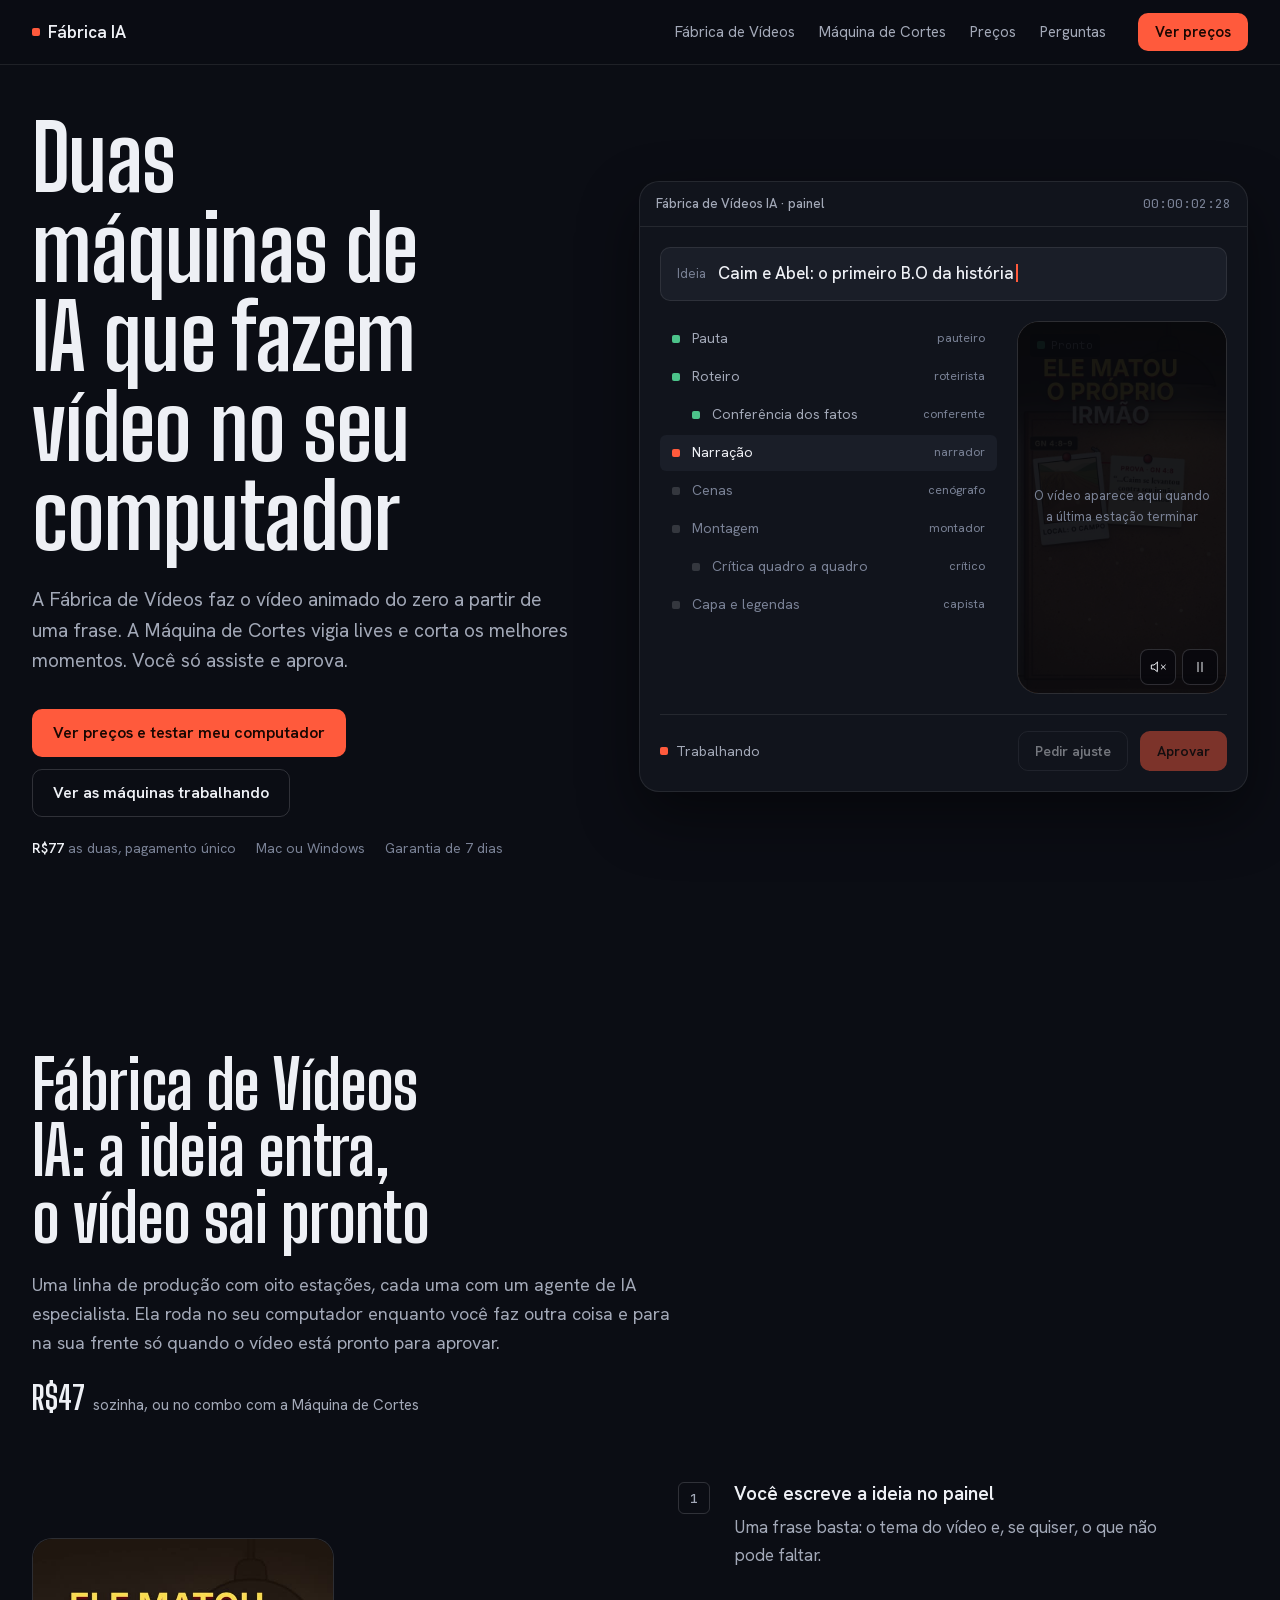
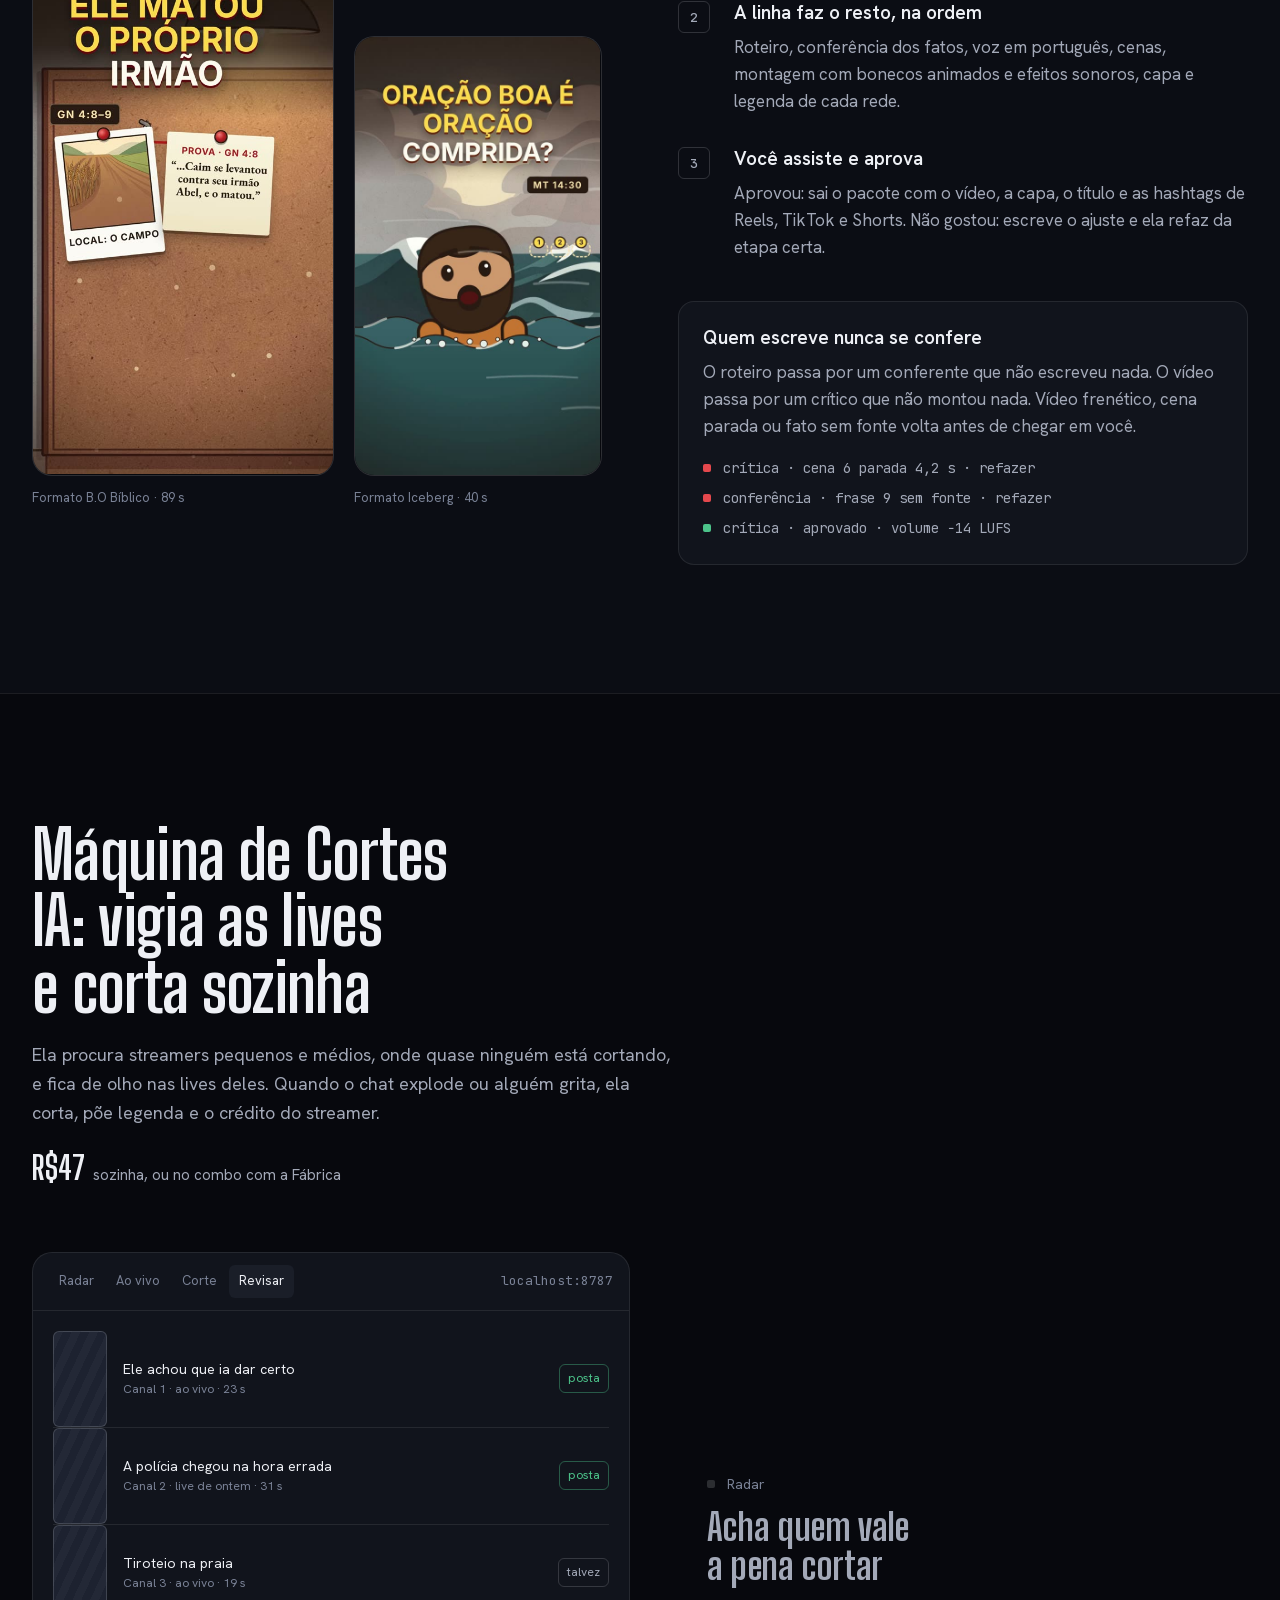
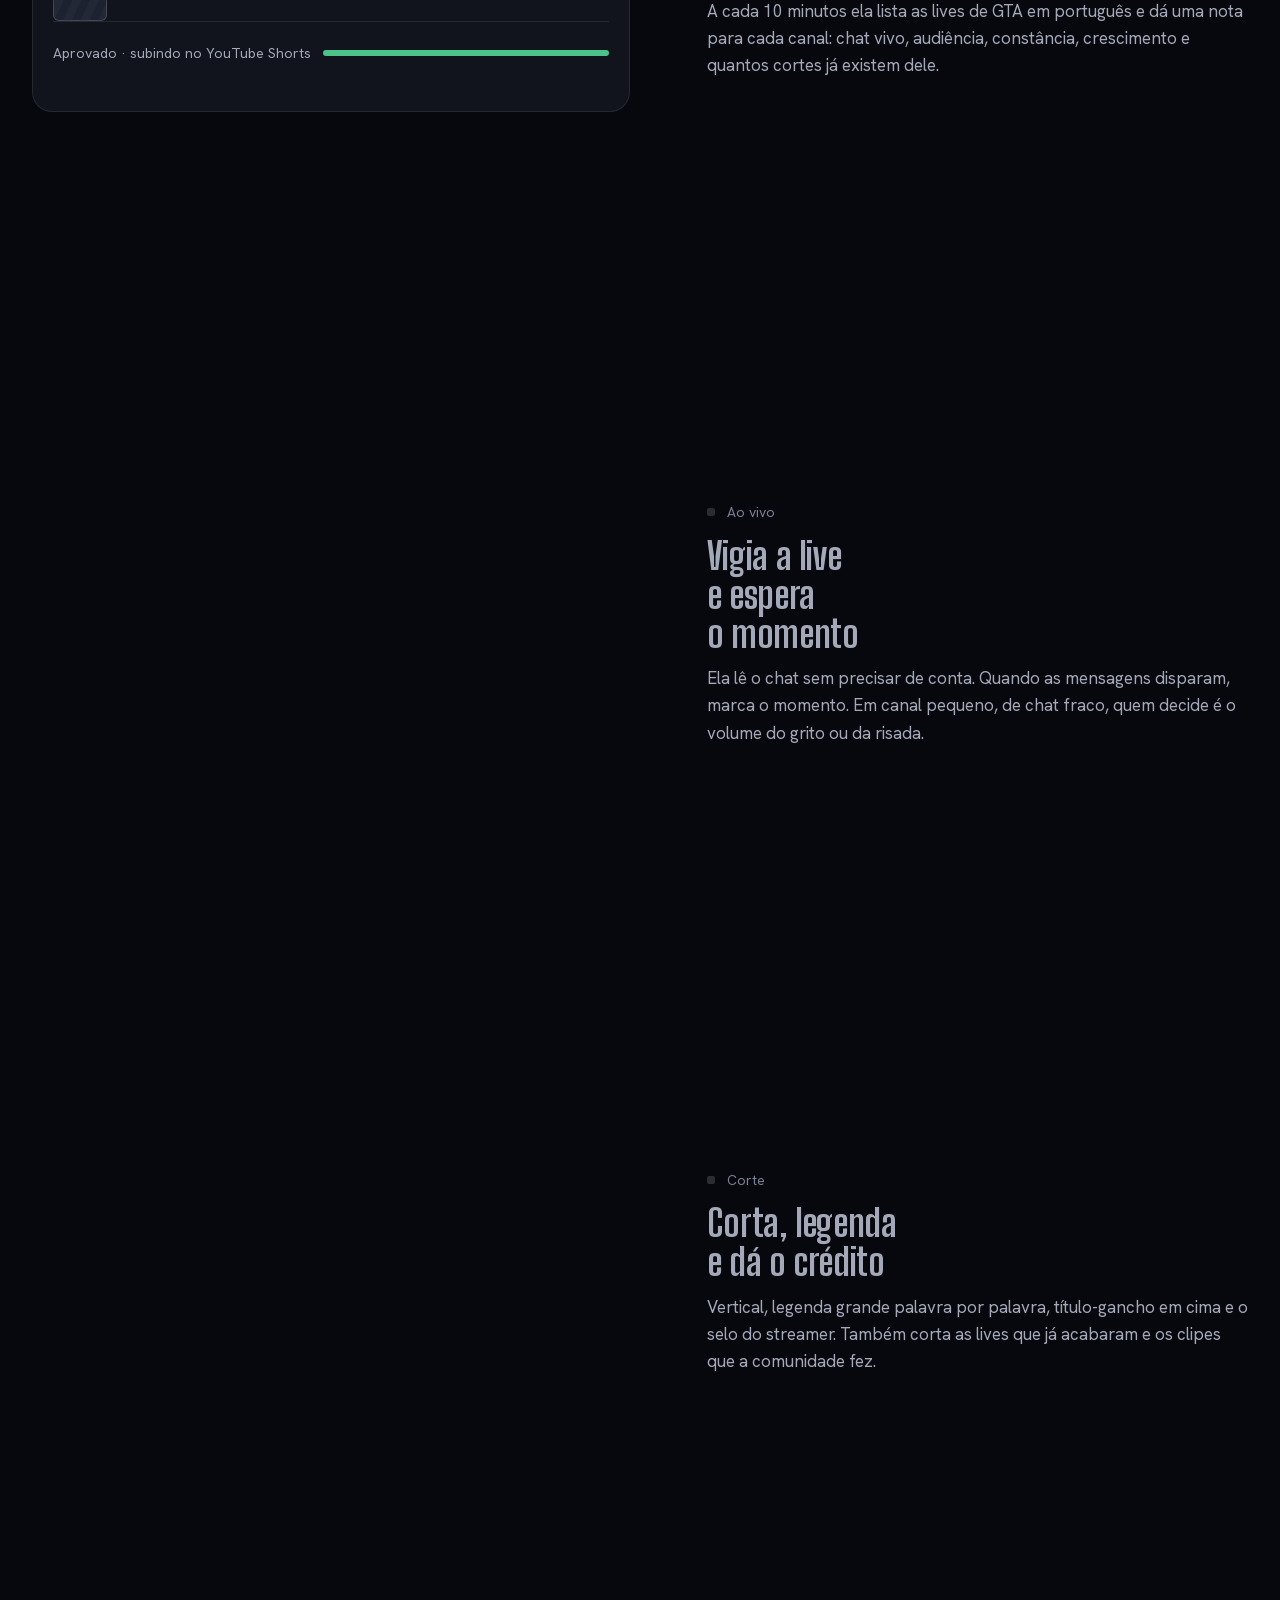
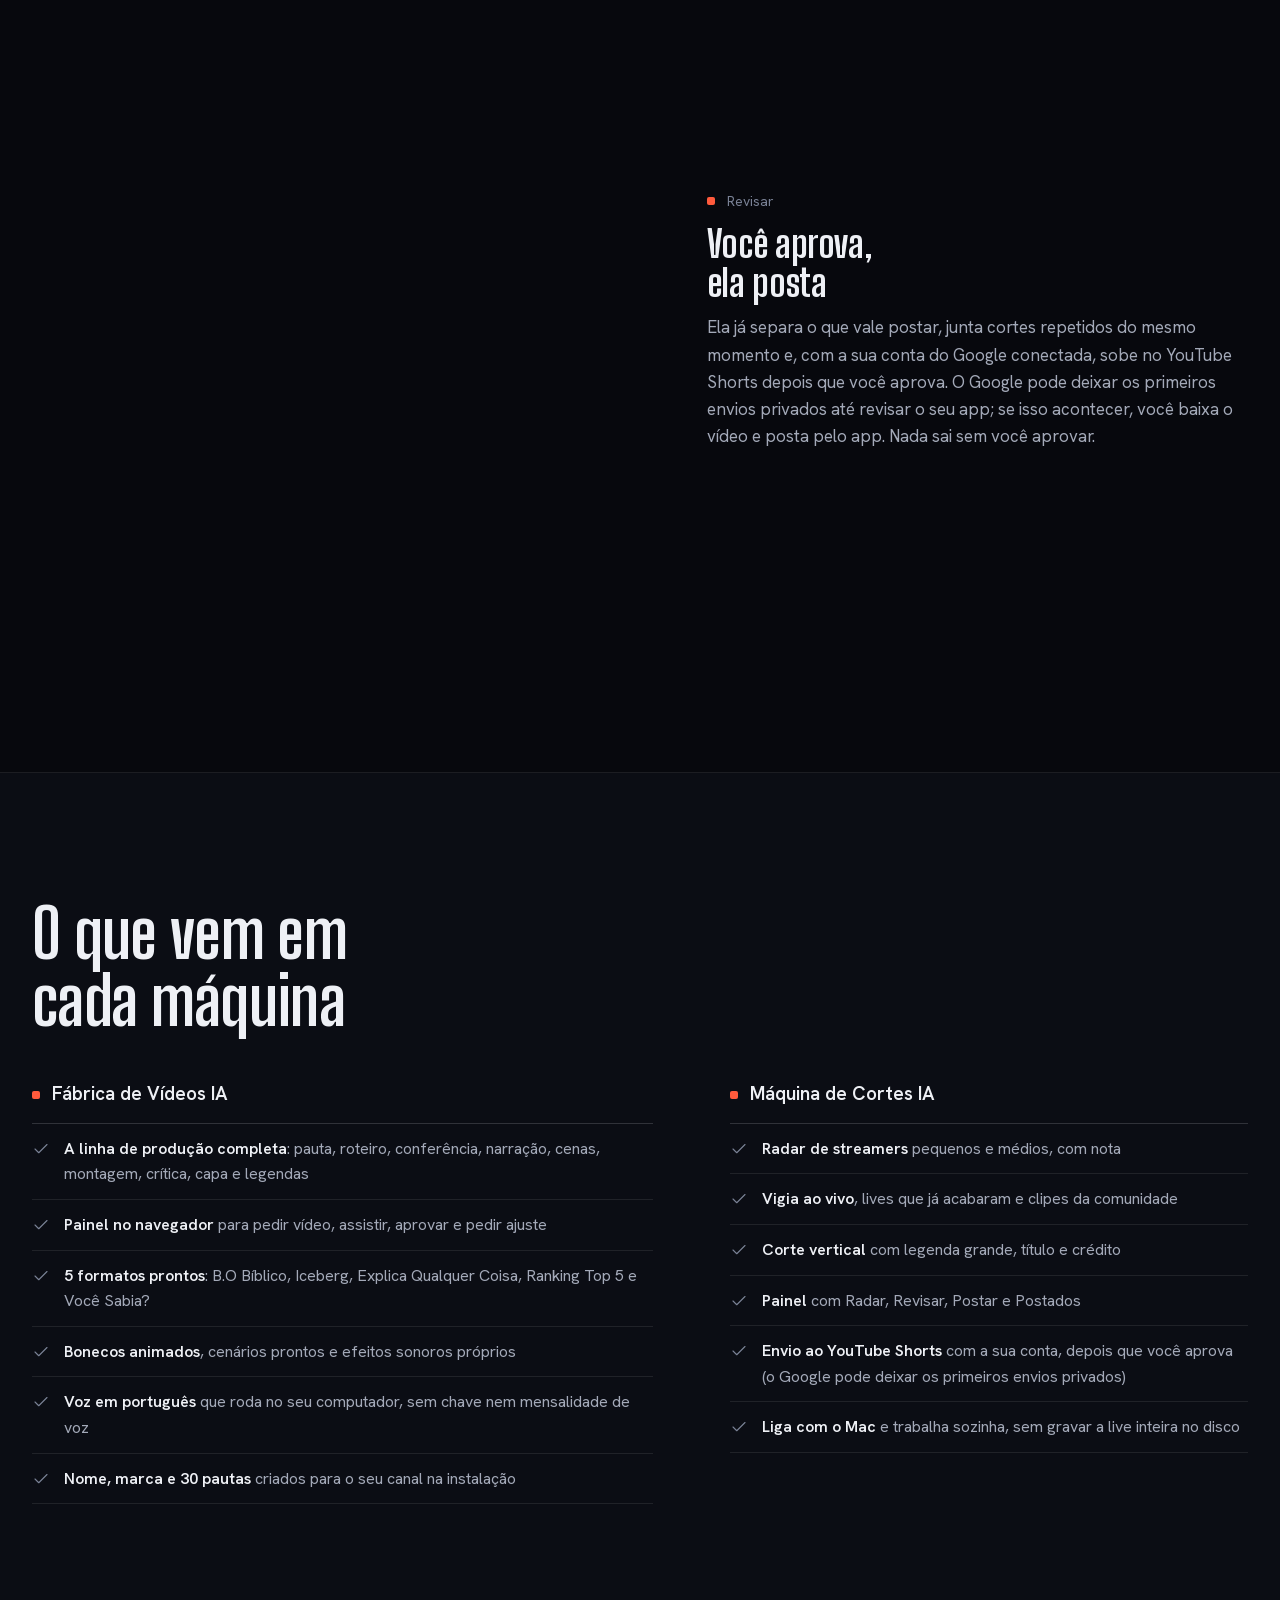
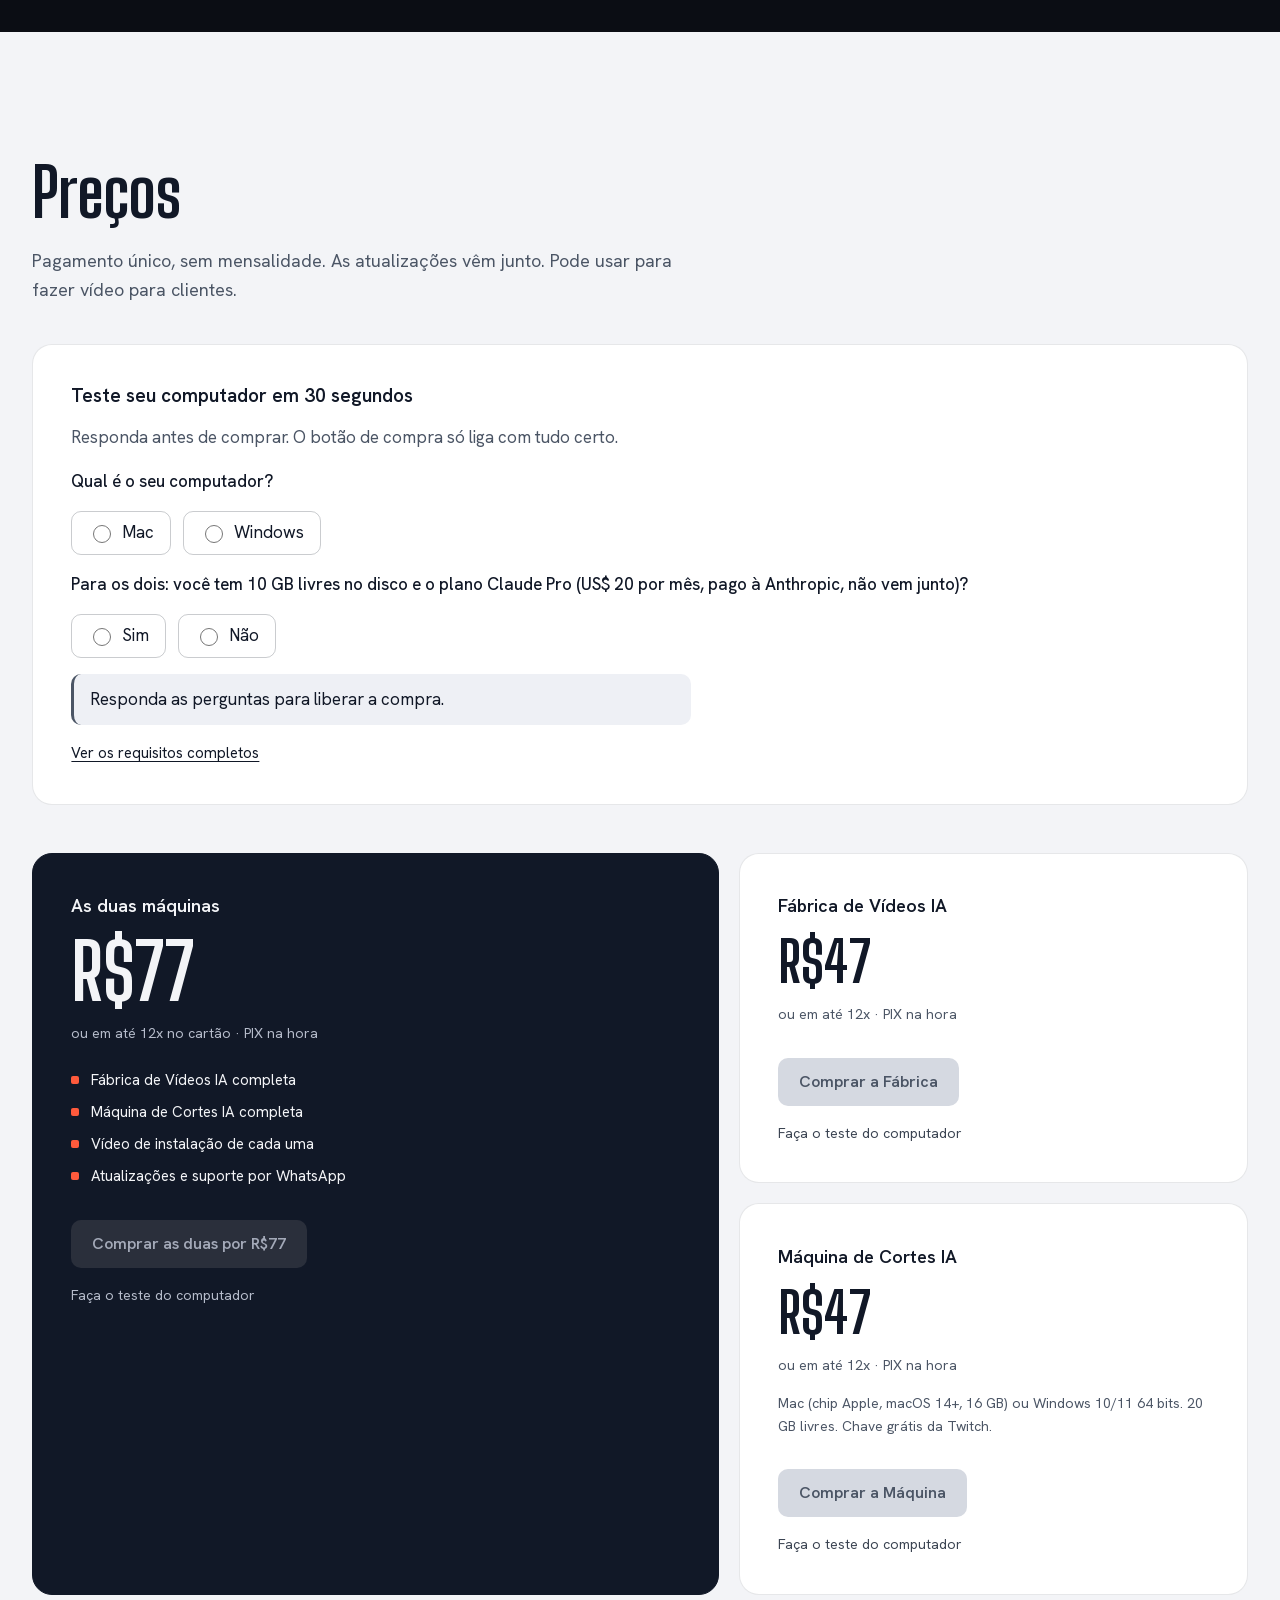
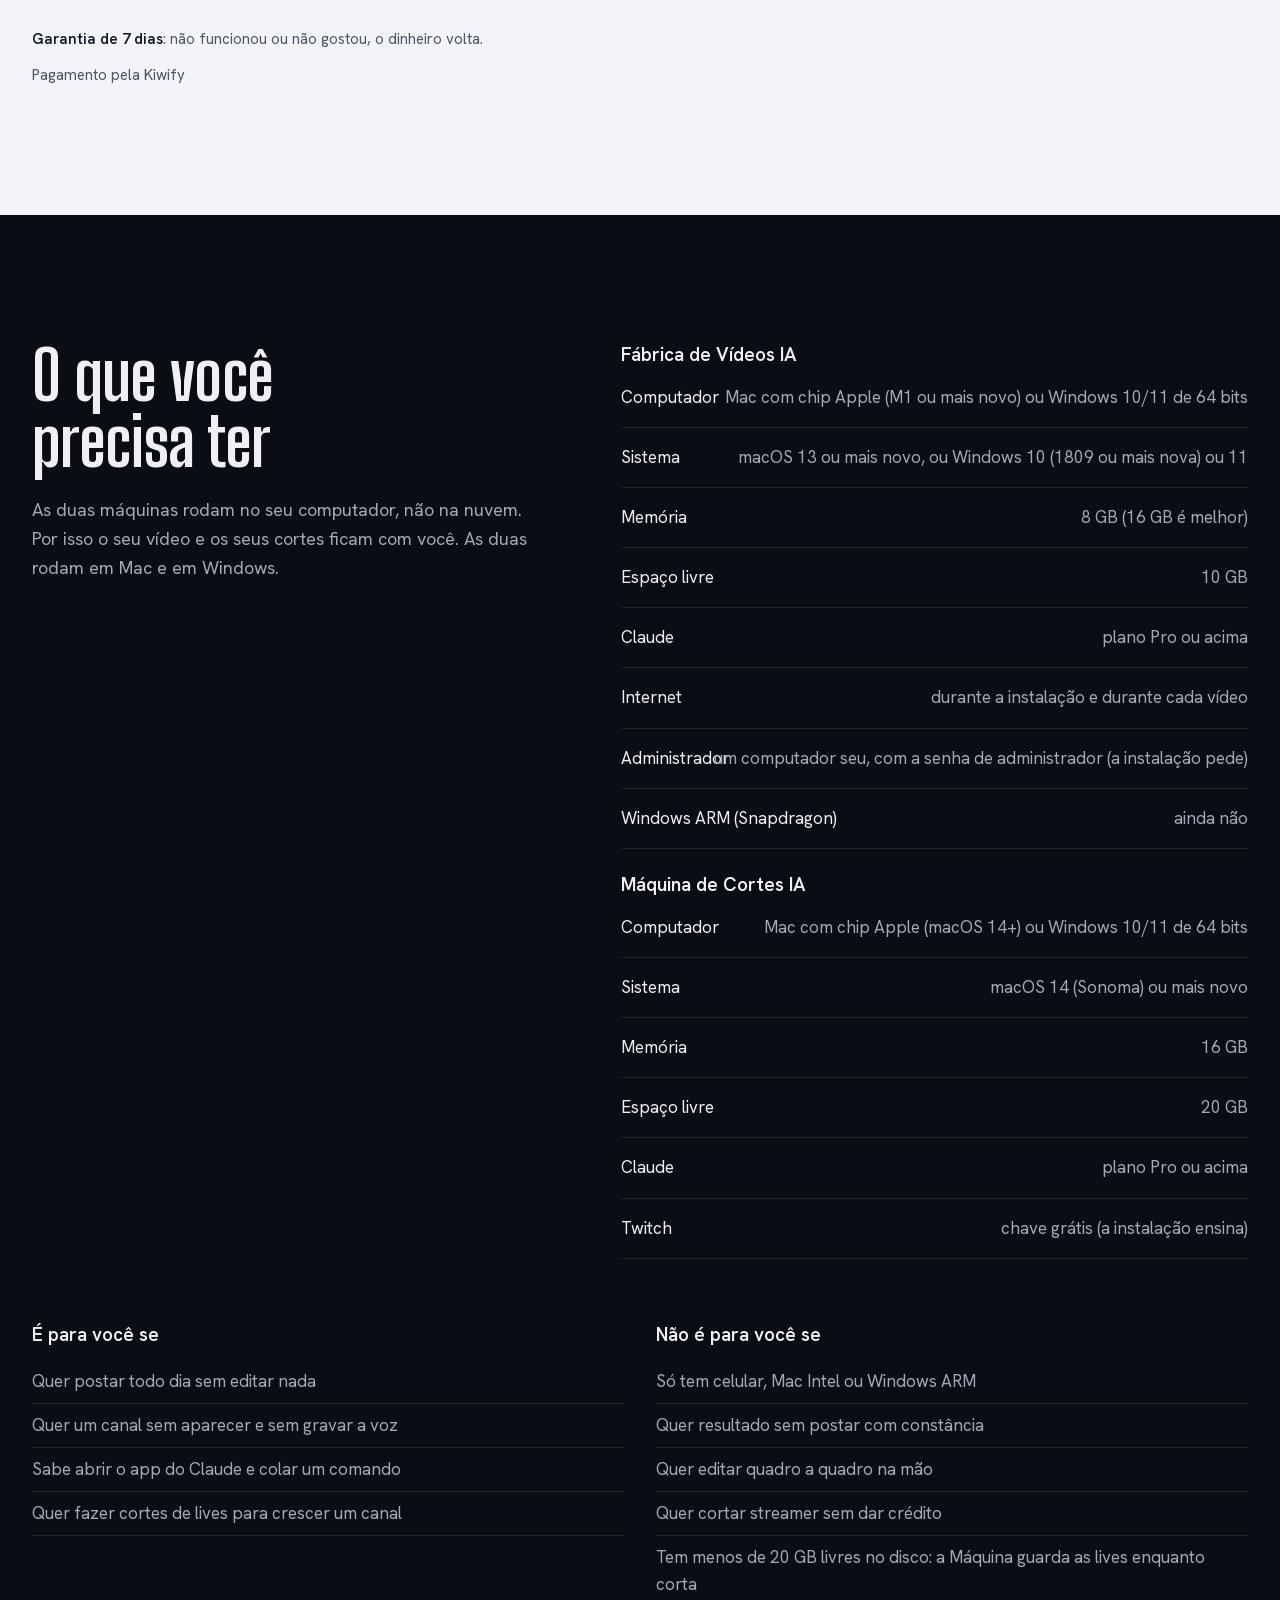
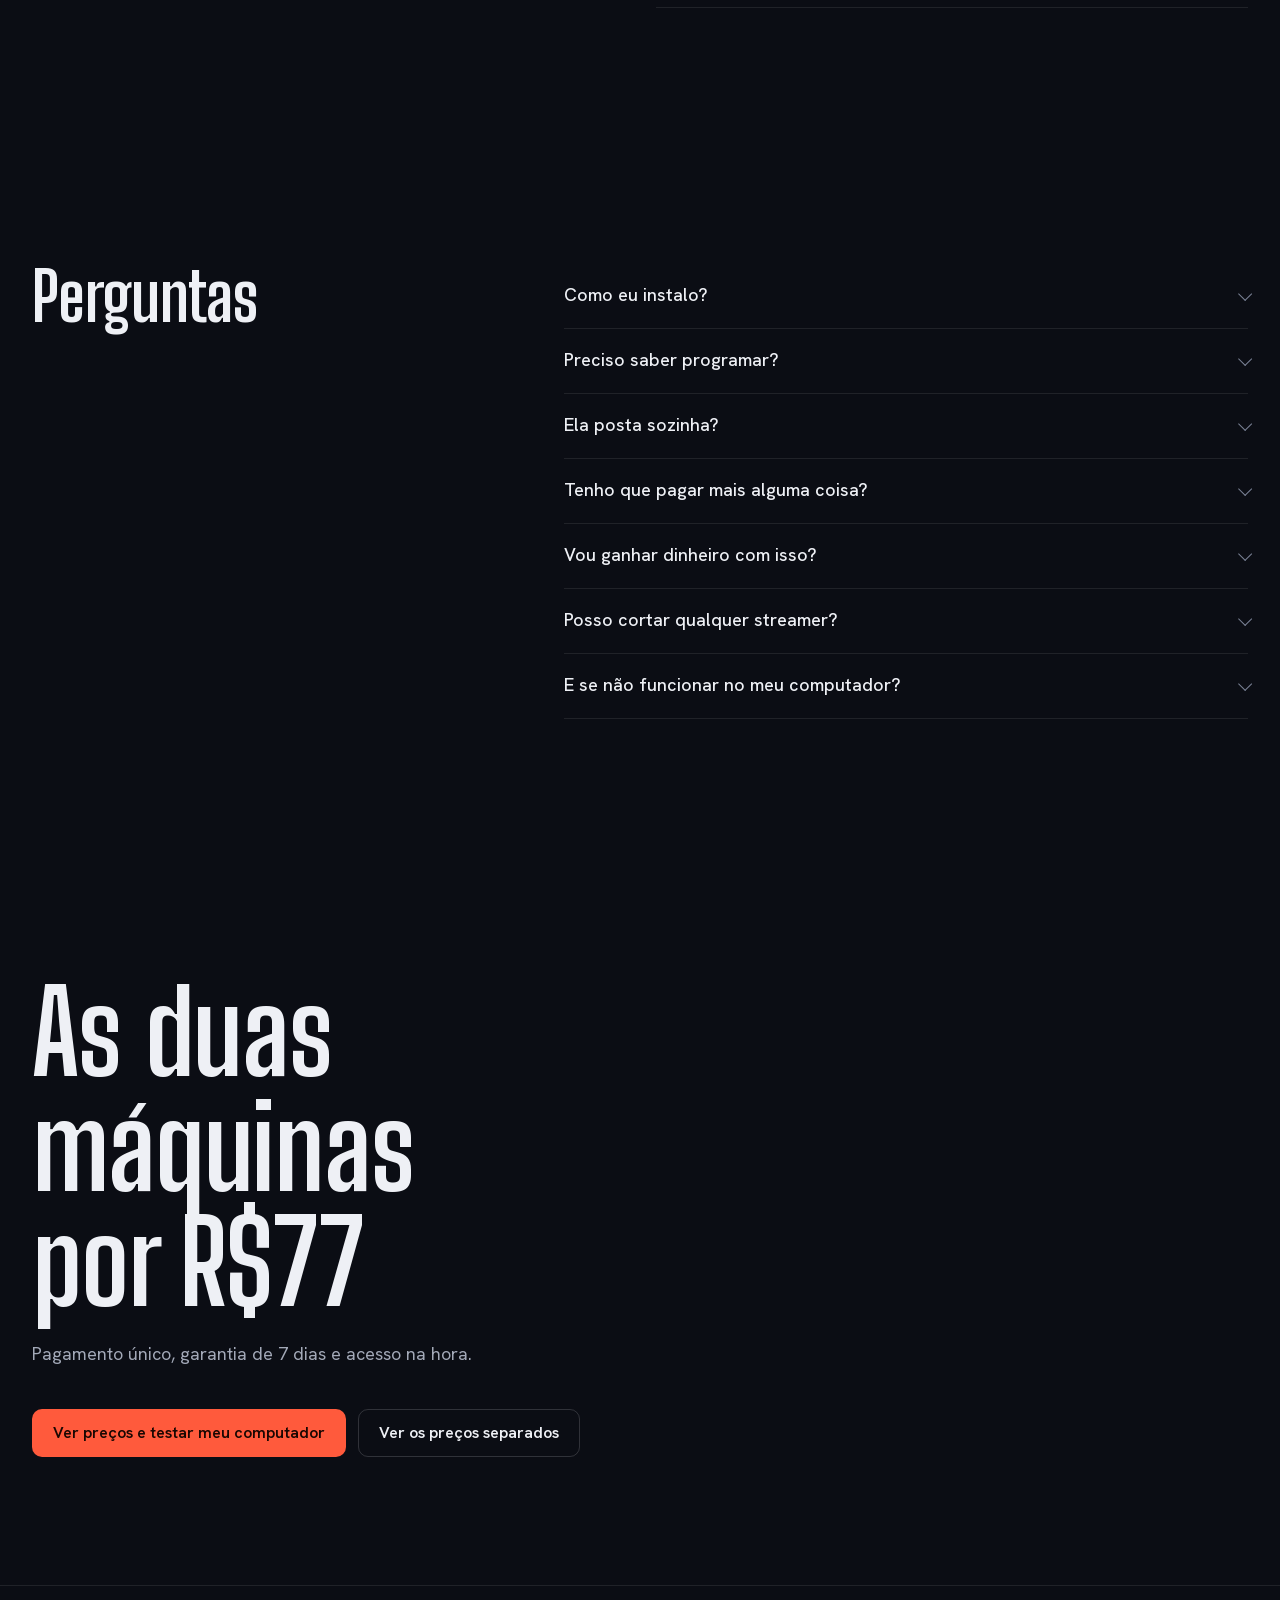
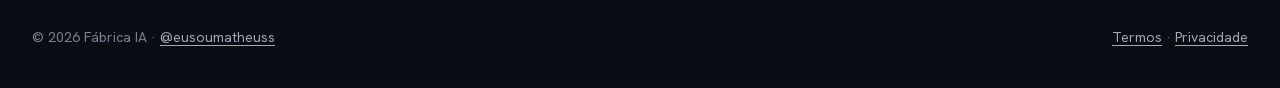
==== commit a48e9ba8: "Máquina para Mac e Windows; vídeos e páginas do comprador" ====
--- a/index.html
+++ b/index.html
@@ -369,7 +369,7 @@
             <a class="btn btn-primary" href="#precos">Ver preços e testar meu computador</a>
             <a class="btn btn-secondary" href="#fabrica">Ver as máquinas trabalhando</a>
           </div>
-          <p class="fact" style="--i:3"><span><b>R$77</b> as duas, pagamento único</span><span>Fábrica: Mac ou Windows · Máquina: Mac</span><span>Garantia de 7 dias</span></p>
+          <p class="fact" style="--i:3"><span><b>R$77</b> as duas, pagamento único</span><span>Mac ou Windows</span><span>Garantia de 7 dias</span></p>
         </div>
 
         <div class="console" aria-label="Demonstração do painel da Fábrica de Vídeos IA" data-enter>
@@ -608,6 +608,13 @@
               <label class="opt" for="r18"><input type="radio" id="r18" name="mac4" value="nao"> Não</label>
             </fieldset>
           </div>
+          <div id="teste-windows-maquina" hidden>
+            <fieldset>
+              <legend>Para a Máquina de Cortes: você tem 20 GB livres no disco?</legend>
+              <label class="opt" for="r19"><input type="radio" id="r19" name="win4" value="sim"> Sim</label>
+              <label class="opt" for="r20"><input type="radio" id="r20" name="win4" value="nao"> Não</label>
+            </fieldset>
+          </div>
           <p class="gate-msg" id="teste-msg" role="status" aria-live="polite" tabindex="-1"><span id="teste-txt">Responda as perguntas para liberar a compra.</span> <a class="gate-go" id="teste-go" href="#cartoes" hidden>Ver os botões de compra ↓</a></p>
           <p class="gate-more"><a href="#requisitos">Ver os requisitos completos</a></p>
         </form>
@@ -637,7 +644,7 @@
             <span class="name">Máquina de Cortes IA</span>
             <span class="amount num">R$47</span>
             <span class="terms">ou em até 12x · PIX na hora</span>
-            <span class="terms">Só para Mac: chip Apple, macOS 14 ou mais novo, 16 GB de memória e 20 GB livres. Chave grátis da Twitch.</span>
+            <span class="terms">Mac (chip Apple, macOS 14+, 16 GB) ou Windows 10/11 64 bits. 20 GB livres. Chave grátis da Twitch.</span>
             <a class="btn btn-ink" id="buy-maquina" href="https://pay.kiwify.com.br/RE7MXng">Comprar a Máquina</a>
             <span class="buy-note" aria-live="polite"></span>
           </article>
@@ -651,7 +658,7 @@
         <div class="grid">
           <div>
             <h2 class="h2">O que você precisa ter</h2>
-            <p class="lead">As duas máquinas rodam no seu computador, não na nuvem. Por isso o seu vídeo e os seus cortes ficam com você. A Fábrica roda em Mac e em Windows; a Máquina de Cortes, só em Mac.</p>
+            <p class="lead">As duas máquinas rodam no seu computador, não na nuvem. Por isso o seu vídeo e os seus cortes ficam com você. As duas rodam em Mac e em Windows.</p>
           </div>
           <div class="req-two">
             <h3>Fábrica de Vídeos IA</h3>
@@ -667,7 +674,7 @@
             </ul>
             <h3>Máquina de Cortes IA</h3>
             <ul class="req">
-              <li><span>Computador</span><span>só Mac, com chip Apple (M1 ou mais novo)</span></li>
+              <li><span>Computador</span><span>Mac com chip Apple (macOS 14+) ou Windows 10/11 de 64 bits</span></li>
               <li><span>Sistema</span><span>macOS 14 (Sonoma) ou mais novo</span></li>
               <li><span>Memória</span><span class="num">16 GB</span></li>
               <li><span>Espaço livre</span><span class="num">20 GB</span></li>
@@ -693,7 +700,7 @@
               <li>Quer resultado sem postar com constância</li>
               <li>Quer editar quadro a quadro na mão</li>
               <li>Quer cortar streamer sem dar crédito</li>
-              <li>Quer a Máquina de Cortes mas não tem Mac: ela é só para Mac</li>
+              <li>Tem menos de 20 GB livres no disco: a Máquina guarda as lives enquanto corta</li>
             </ul>
           </div>
         </div>
